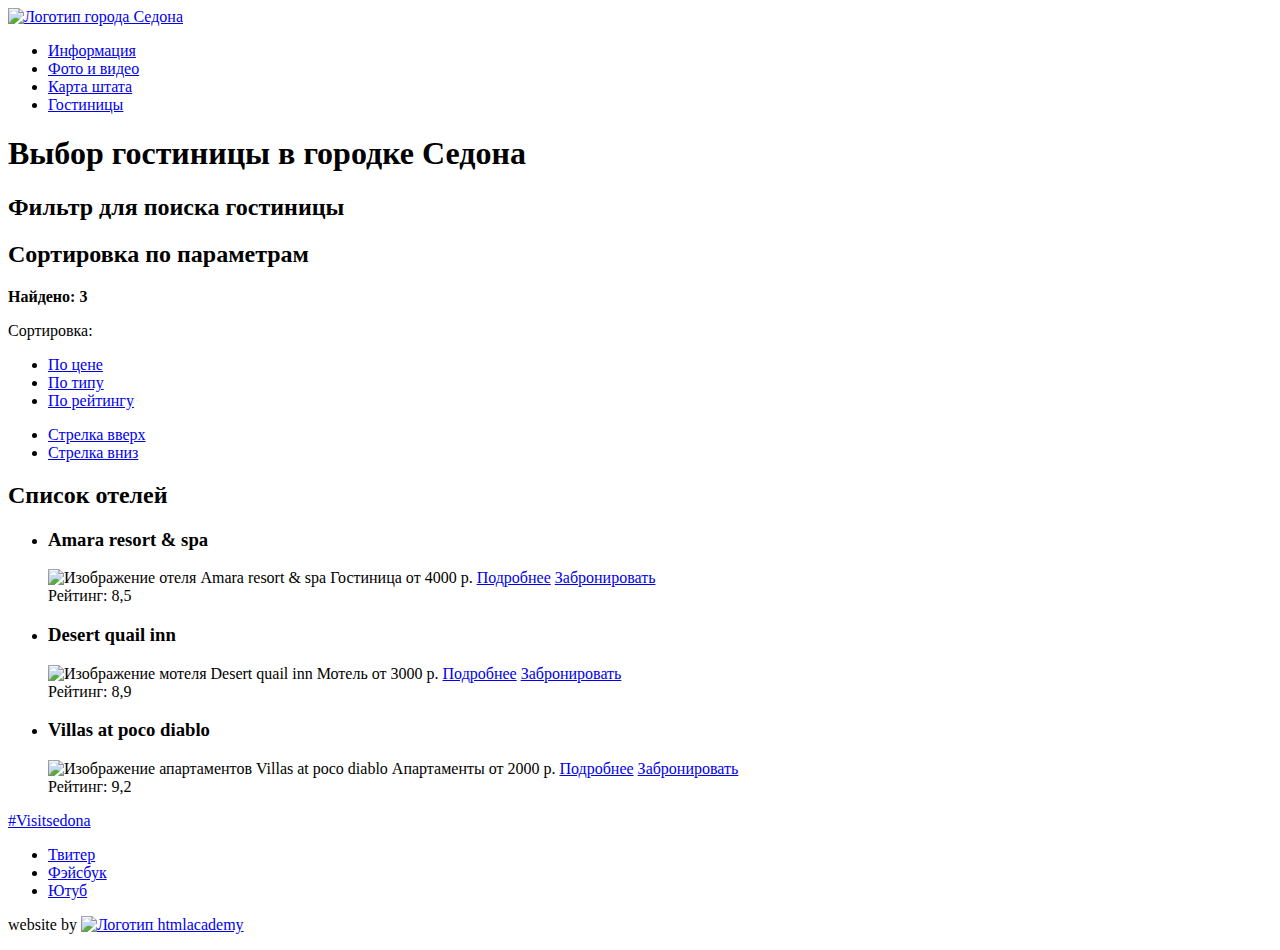
==== catalog.html @ b7492acd "Разметка правки" ====
<!DOCTYPE html>
<html lang="ru">
	<head>
		<meta charset="utf-8">
		<title>Отели города Седона</title>
	</head>

	<body>
		<header class="main-header">
			<nav class="main-navigation">
				<a class="main-header-logo" href="index.html">
					<img src="img/index-logo.svg" width="" height="" alt="Логотип города Седона">
				</a>
				<ul class="site-navigation">
					<li><a href="info.html">Информация</a></li>
					<li><a href="media.html">Фото и видео</a></li>
					<li><a href="map.html">Карта штата</a></li>
					<li><a href="hotels.html">Гостиницы</a></li>
				</ul>
			</nav>
		</header>

		<main class="container">
			<h1 class="visually-hidden">Выбор гостиницы в городке Седона</h1>
			
			<section class="filters">
				<!-- Здесь будет фильтр-форма подбора гостиницы -->
				<h2 class="visually-hidden">Фильтр для поиска гостиницы</h2>
			</section>

			<section class="sort">
				<h2 class="visually-hidden">Сортировка по параметрам</h2>
				<b class="sort-resalt">Найдено: 3</b>
				<p class="sort-title">Сортировка:</p>
				<ul class="sort-list">
					<li class="sort-item">
						<a class="sort-link sort-link-active" href="#">По цене</a>
					</li>
					<li class="sort-item">
						<a class="sort-link" href="#">По типу</a>
					</li>
					<li class="sort-item">
						<a class="sort-link" href="#">По рейтингу</a>
					</li>
				</ul>
				<ul class="sort-list-arrow">
					<li class="sort-item-arrow">
						<a class="sort-arrow-up" href="#">Стрелка вверх</a>
					</li>
					<li class="sort-item-arrow">
						<a class="sort-arrow-down sort-arrow-active" href="#">Стрелка вниз</a>
					</li>
				</ul>
			</section>

			<section class="catalog-hotels">
				<h2 class="visually-hidden">Список отелей</h2>
				<ul class="hotels-list">
					<li class="hotels-item">
						<div class="hotels-row-left">
							<h3 class="hotels-title">Amara resort & spa</h3>
							<img src="img/amara.jpg" width="" height="" alt="Изображение отеля Amara resort & spa">
							<span class="hotels-type">Гостиница</span>
							<span class="hotels-cost">от 4000 р.</span>
							<a class="button hotels-detail" href="#">Подробнее</a>
							<a class="button hotels-booking" href="#">Забронировать</a>
						</div>
						<div class="hotels-row-right">
							<span class="hotels-stars"></span>
							<span class="hotels-rating">Рейтинг: 8,5</span>
						</div>
					</li>
					<li class="hotels-item">
						<div class="hotels-row-left">
							<h3 class="hotels-title">Desert quail inn</h3>
							<img src="img/Desert.jpg" width="" height="" alt="Изображение мотеля Desert quail inn">
							<span class="hotels-type">Мотель</span>
							<span class="hotels-cost">от 3000 р.</span>
							<a class="button hotels-detail" href="#">Подробнее</a>
							<a class="button hotels-booking" href="#">Забронировать</a>
						</div>
						<div class="hotels-row-right">
							<span class="hotels-stars"></span>
							<span class="hotels-rating">Рейтинг: 8,9</span>
						</div>
					</li>
					<li class="hotels-item">
						<div class="hotels-row-left">
							<h3 class="hotels-title">Villas at poco diablo</h3>
							<img src="img/amara.jpg" width="" height="" alt="Изображение апартаментов Villas at poco diablo">
							<span class="hotels-type">Апартаменты</span>
							<span class="hotels-cost">от 2000 р.</span>
							<a class="button hotels-detail" href="#">Подробнее</a>
							<a class="button hotels-booking" href="#">Забронировать</a>
						</div>
						<div class="hotels-row-right">
							<span class="hotels-stars"></span>
							<span class="hotels-rating">Рейтинг: 9,2</span>
						</div>
					</li>
				</ul>
			</section>
		</main>

		<footer class="main-footer">
  			<a class="hashtag" href="#">#Visitsedona</a>
  			<ul class="social-list">
  				<li><a class="social-button" href="#">Твитер</a></li>
  				<li><a class="social-button" href="#">Фэйсбук</a></li>
  				<li><a class="social-button" href="#">Ютуб</a></li>
  			</ul>
  			<p class="copyright">
  				<span>website by</span>
  				<a class="copyright-link" href="https://htmlacademy.ru/intensive/htmlcss">
  					<img src="img/logo-htmlacademy.png" width="" height="" alt="Логотип htmlacademy">
  				</a>
        	</p>
  		</footer>
	</body>
</html>
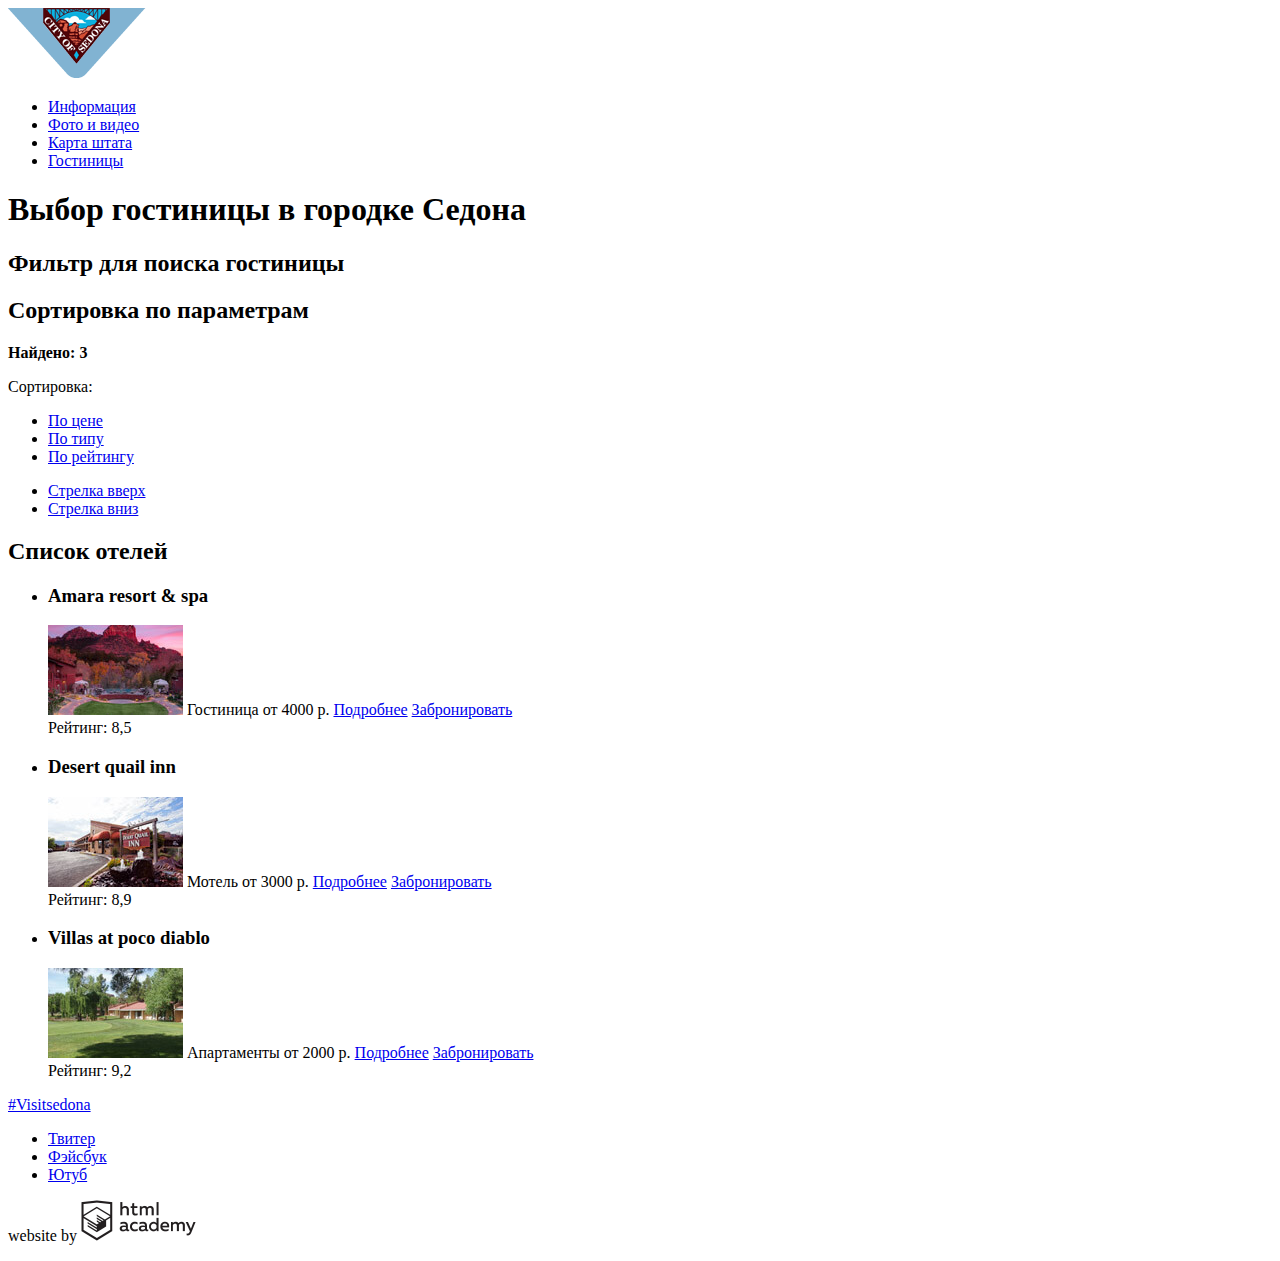
==== commit 679ea7aa: "Графика" ====
--- a/catalog.html
+++ b/catalog.html
@@ -9,7 +9,7 @@
 		<header class="main-header">
 			<nav class="main-navigation">
 				<a class="main-header-logo" href="index.html">
-					<img src="img/index-logo.svg" width="" height="" alt="Логотип города Седона">
+					<img src="img/index-logo.png" width="138" height="70" alt="Логотип города Седона">
 				</a>
 				<ul class="site-navigation">
 					<li><a href="info.html">Информация</a></li>
@@ -59,7 +59,7 @@
 					<li class="hotels-item">
 						<div class="hotels-row-left">
 							<h3 class="hotels-title">Amara resort & spa</h3>
-							<img src="img/amara.jpg" width="" height="" alt="Изображение отеля Amara resort & spa">
+							<img src="img/amara-resort.jpg" width="135" height="90" alt="Изображение отеля Amara resort & spa">
 							<span class="hotels-type">Гостиница</span>
 							<span class="hotels-cost">от 4000 р.</span>
 							<a class="button hotels-detail" href="#">Подробнее</a>
@@ -73,7 +73,7 @@
 					<li class="hotels-item">
 						<div class="hotels-row-left">
 							<h3 class="hotels-title">Desert quail inn</h3>
-							<img src="img/Desert.jpg" width="" height="" alt="Изображение мотеля Desert quail inn">
+							<img src="img/desert-quail.jpg" width="135" height="90" alt="Изображение мотеля Desert quail inn">
 							<span class="hotels-type">Мотель</span>
 							<span class="hotels-cost">от 3000 р.</span>
 							<a class="button hotels-detail" href="#">Подробнее</a>
@@ -87,7 +87,7 @@
 					<li class="hotels-item">
 						<div class="hotels-row-left">
 							<h3 class="hotels-title">Villas at poco diablo</h3>
-							<img src="img/amara.jpg" width="" height="" alt="Изображение апартаментов Villas at poco diablo">
+							<img src="img/villas-at-poco.jpg" width="135" height="90" alt="Изображение апартаментов Villas at poco diablo">
 							<span class="hotels-type">Апартаменты</span>
 							<span class="hotels-cost">от 2000 р.</span>
 							<a class="button hotels-detail" href="#">Подробнее</a>
@@ -112,7 +112,7 @@
   			<p class="copyright">
   				<span>website by</span>
   				<a class="copyright-link" href="https://htmlacademy.ru/intensive/htmlcss">
-  					<img src="img/logo-htmlacademy.png" width="" height="" alt="Логотип htmlacademy">
+  					<img src="img/logo-htmlacademy.png" width="115" height="41" alt="Логотип htmlacademy">
   				</a>
         	</p>
   		</footer>
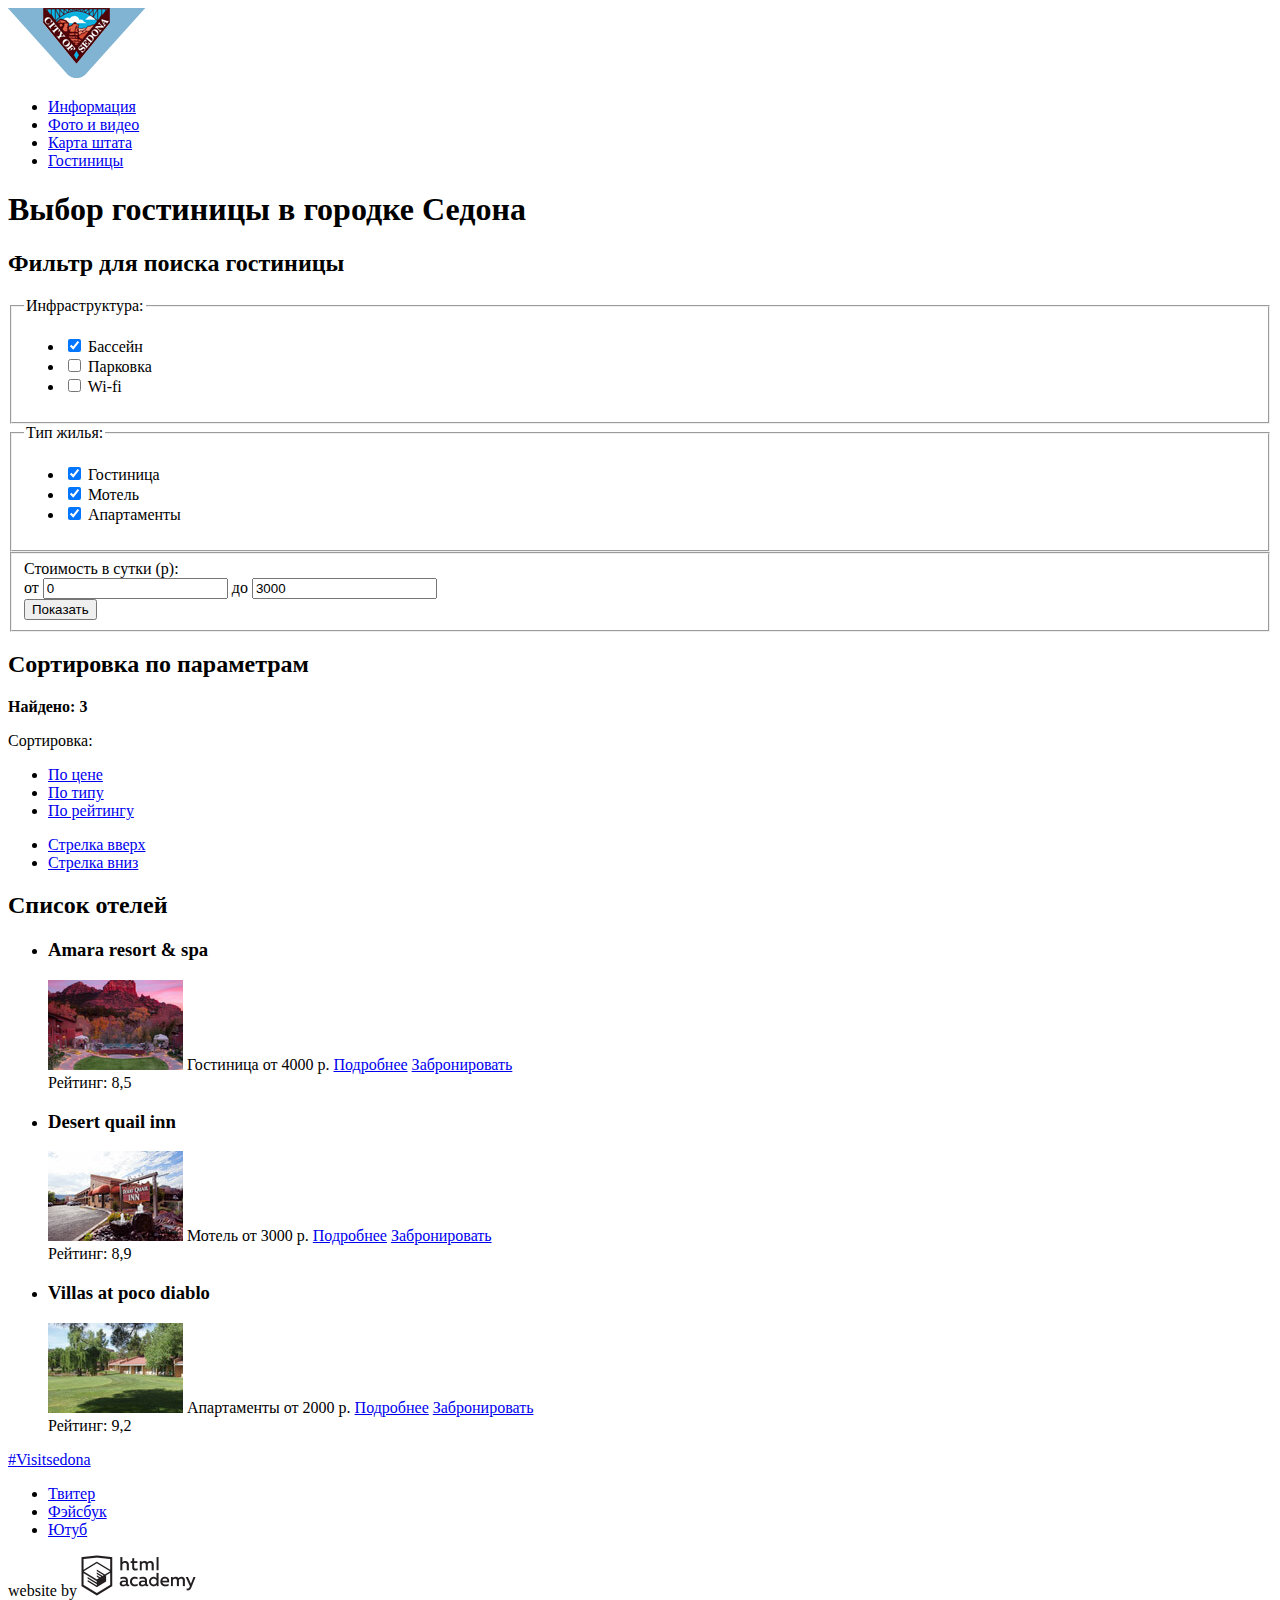
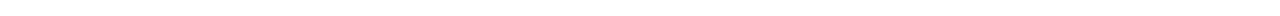
==== commit 5fbe2563: "Доступность и формы" ====
--- a/catalog.html
+++ b/catalog.html
@@ -24,8 +24,64 @@
 			<h1 class="visually-hidden">Выбор гостиницы в городке Седона</h1>
 			
 			<section class="filters">
-				<!-- Здесь будет фильтр-форма подбора гостиницы -->
 				<h2 class="visually-hidden">Фильтр для поиска гостиницы</h2>
+				<form class="filter" action="https://echo.htmlacademy.ru" method="get">
+					<fieldset>
+						<legend>Инфраструктура:</legend>
+						<ul class="filter-list">
+							<li class="filter-option">
+								<input class="visually-hidden filter-checkbox" id="filter-pool" type="checkbox" name="pool" value="бассейн" checked>
+								<label for="filter-pool">Бассейн</label>
+							</li>
+							<li class="filter-option">
+								<input class="visually-hidden filter-checkbox" id="filter-parking" type="checkbox" name="parking" value="парковка">
+								<label for="filter-parking">Парковка</label>
+							</li>
+							<li class="filter-option">
+								<input class="visually-hidden filter-checkbox" id="filter-wi-fi" type="checkbox" name="Wi-fi" value="Wi-fi">
+								<label for="filter-wi-fi">Wi-fi</label>
+							</li>
+						</ul>
+					</fieldset>
+					<fieldset>
+						<legend>Тип жилья:</legend>
+						<ul class="filter-list">
+							<li class="filter-option">
+								<input class="visually-hidden filter-checkbox" id="filter-hotel" type="checkbox" name="hotel" value="гостиница" checked>
+								<label for="filter-hotel">Гостиница</label>
+							</li>
+							<li class="filter-option">
+								<input class="visually-hidden filter-checkbox" id="filter-motel" type="checkbox" name="motel" value="мотель" checked>
+								<label for="filter-motel">Мотель</label>
+							</li>
+							<li class="filter-option">
+								<input class="visually-hidden filter-checkbox" id="filter-apartment" type="checkbox" name="apartment" value="Апартаменты" checked>
+								<label for="filter-apartment">Апартаменты</label>
+							</li>
+						</ul>
+					</fieldset>
+					<fieldset>
+						<div class="filter-range">
+							<div class="filter-range-title">Стоимость в сутки (р):</div>
+							<div class="price-controls">
+								<label class="min-price">от
+									<input type="text" name="min-price" value="0">
+								</label>
+								<label class="max-price">до
+									<input type="text" name="max-price" value="3000">
+								</label>
+							</div>
+							<div class="range-controls">
+								<div class="scale">
+									<div class="bar"></div>
+								</div>
+								<div class="range-toggle range-toggle-min"></div>
+								<div class="range-toggle range-toggle-max"></div>
+							</div>
+							<button class="button filter-button" type="submit">Показать</button>
+						</div>
+					</fieldset>
+				</form>
 			</section>
 
 			<section class="sort">
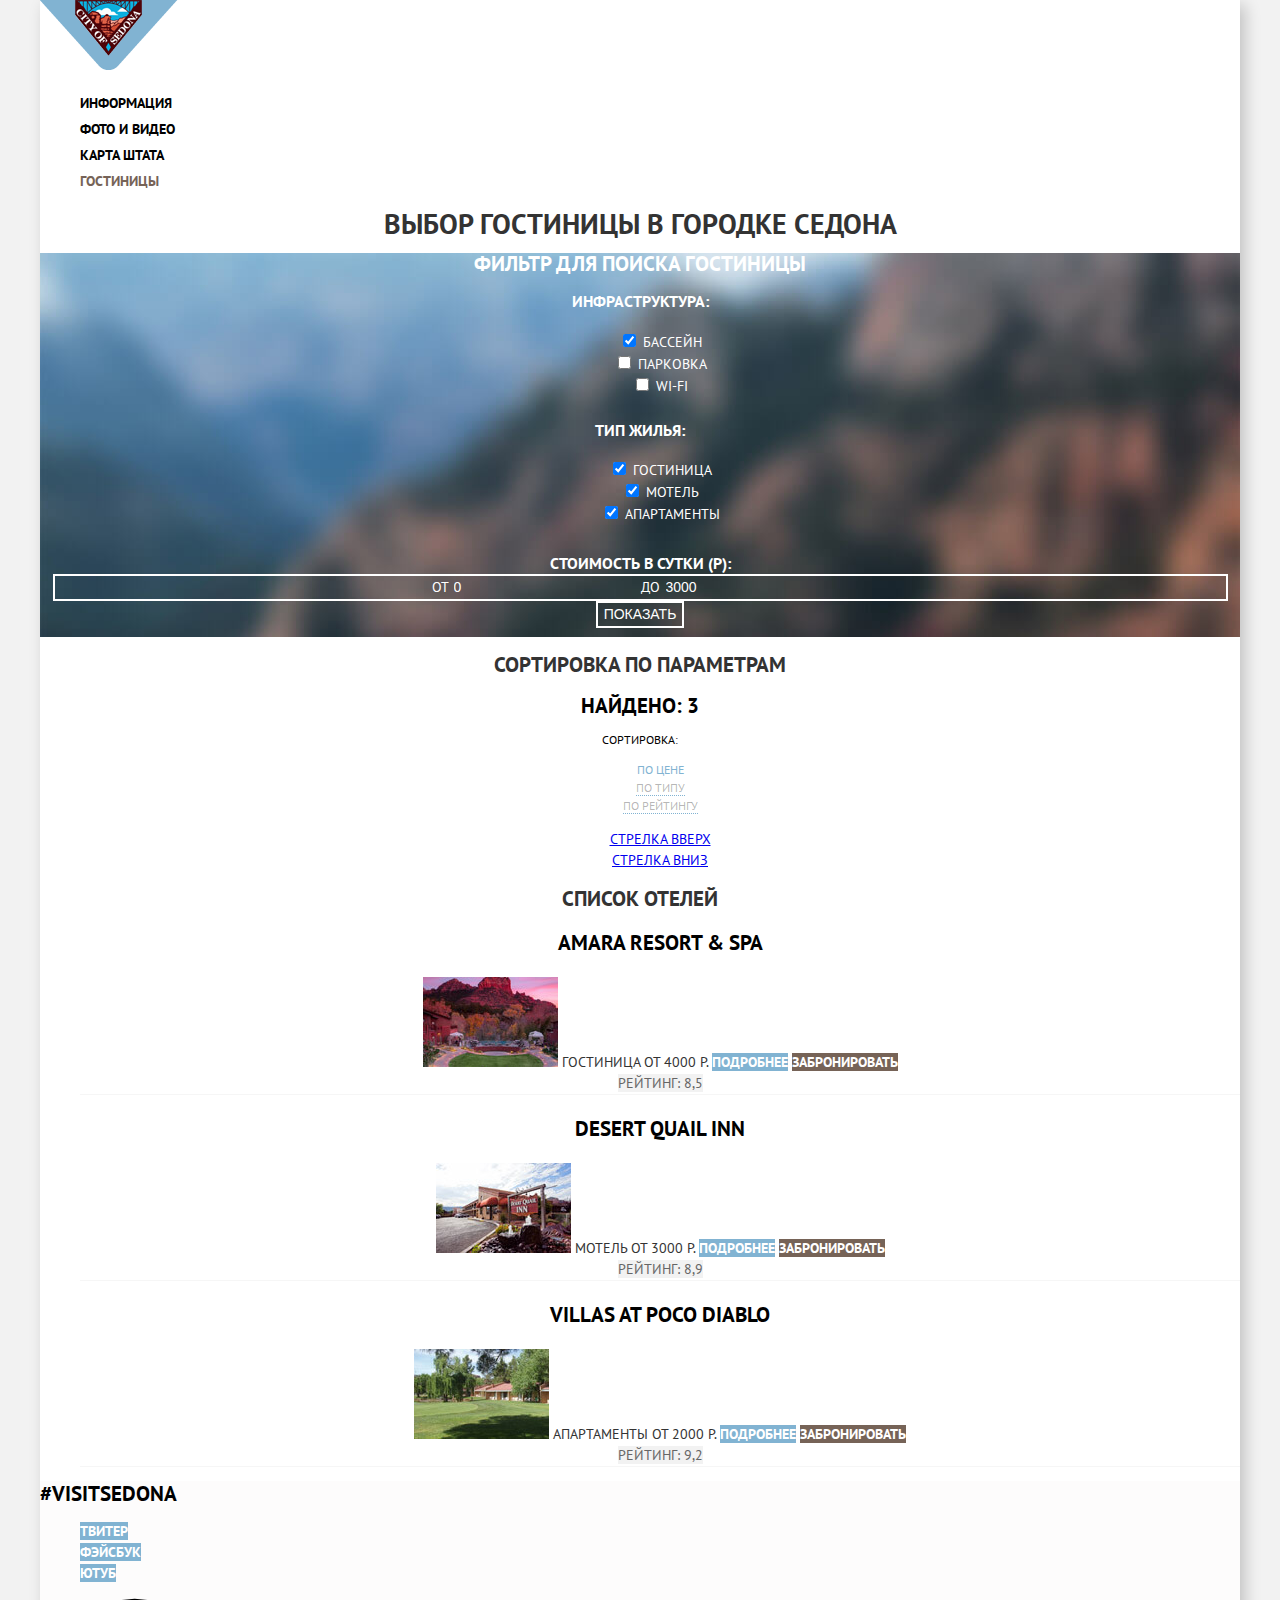
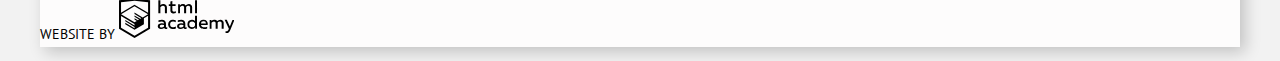
==== commit 39a1b876: "Первая стилизация" ====
--- a/catalog.html
+++ b/catalog.html
@@ -3,174 +3,179 @@
 	<head>
 		<meta charset="utf-8">
 		<title>Отели города Седона</title>
+		<link href="https://fonts.googleapis.com/css?family=PT+Sans:400,700" rel="stylesheet">
+      <link href="css/normalize.css" rel="stylesheet">
+      <link href="css/style.css" rel="stylesheet">
 	</head>
 
 	<body>
-		<header class="main-header">
-			<nav class="main-navigation">
-				<a class="main-header-logo" href="index.html">
-					<img src="img/index-logo.png" width="138" height="70" alt="Логотип города Седона">
-				</a>
-				<ul class="site-navigation">
-					<li><a href="info.html">Информация</a></li>
-					<li><a href="media.html">Фото и видео</a></li>
-					<li><a href="map.html">Карта штата</a></li>
-					<li><a href="hotels.html">Гостиницы</a></li>
-				</ul>
-			</nav>
-		</header>
+		<div class="wrapper">
+			<header class="main-header">
+				<nav class="main-navigation">
+					<a class="main-header-logo" href="index.html">
+						<img src="img/index-logo.png" width="138" height="70" alt="Логотип города Седона">
+					</a>
+					<ul class="site-navigation">
+						<li><a href="info.html">Информация</a></li>
+						<li><a href="media.html">Фото и видео</a></li>
+						<li><a href="map.html">Карта штата</a></li>
+						<li><a class="site-navigation-current" href="hotels.html">Гостиницы</a></li>
+					</ul>
+				</nav>
+			</header>
 
-		<main class="container">
-			<h1 class="visually-hidden">Выбор гостиницы в городке Седона</h1>
-			
-			<section class="filters">
-				<h2 class="visually-hidden">Фильтр для поиска гостиницы</h2>
-				<form class="filter" action="https://echo.htmlacademy.ru" method="get">
-					<fieldset>
-						<legend>Инфраструктура:</legend>
-						<ul class="filter-list">
-							<li class="filter-option">
-								<input class="visually-hidden filter-checkbox" id="filter-pool" type="checkbox" name="pool" value="бассейн" checked>
-								<label for="filter-pool">Бассейн</label>
-							</li>
-							<li class="filter-option">
-								<input class="visually-hidden filter-checkbox" id="filter-parking" type="checkbox" name="parking" value="парковка">
-								<label for="filter-parking">Парковка</label>
-							</li>
-							<li class="filter-option">
-								<input class="visually-hidden filter-checkbox" id="filter-wi-fi" type="checkbox" name="Wi-fi" value="Wi-fi">
-								<label for="filter-wi-fi">Wi-fi</label>
-							</li>
-						</ul>
-					</fieldset>
-					<fieldset>
-						<legend>Тип жилья:</legend>
-						<ul class="filter-list">
-							<li class="filter-option">
-								<input class="visually-hidden filter-checkbox" id="filter-hotel" type="checkbox" name="hotel" value="гостиница" checked>
-								<label for="filter-hotel">Гостиница</label>
-							</li>
-							<li class="filter-option">
-								<input class="visually-hidden filter-checkbox" id="filter-motel" type="checkbox" name="motel" value="мотель" checked>
-								<label for="filter-motel">Мотель</label>
-							</li>
-							<li class="filter-option">
-								<input class="visually-hidden filter-checkbox" id="filter-apartment" type="checkbox" name="apartment" value="Апартаменты" checked>
-								<label for="filter-apartment">Апартаменты</label>
-							</li>
-						</ul>
-					</fieldset>
-					<fieldset>
-						<div class="filter-range">
-							<div class="filter-range-title">Стоимость в сутки (р):</div>
-							<div class="price-controls">
-								<label class="min-price">от
-									<input type="text" name="min-price" value="0">
-								</label>
-								<label class="max-price">до
-									<input type="text" name="max-price" value="3000">
-								</label>
+			<main class="container">
+				<h1 class="visually-hidden">Выбор гостиницы в городке Седона</h1>
+				
+				<section class="filters">
+					<h2 class="visually-hidden">Фильтр для поиска гостиницы</h2>
+					<form class="filter" action="https://echo.htmlacademy.ru" method="get">
+						<fieldset>
+							<legend>Инфраструктура:</legend>
+							<ul class="filter-list">
+								<li class="filter-option">
+									<input class="visually-hidden filter-checkbox" id="filter-pool" type="checkbox" name="pool" value="бассейн" checked>
+									<label for="filter-pool">Бассейн</label>
+								</li>
+								<li class="filter-option">
+									<input class="visually-hidden filter-checkbox" id="filter-parking" type="checkbox" name="parking" value="парковка">
+									<label for="filter-parking">Парковка</label>
+								</li>
+								<li class="filter-option">
+									<input class="visually-hidden filter-checkbox" id="filter-wi-fi" type="checkbox" name="Wi-fi" value="Wi-fi">
+									<label for="filter-wi-fi">Wi-fi</label>
+								</li>
+							</ul>
+						</fieldset>
+						<fieldset>
+							<legend>Тип жилья:</legend>
+							<ul class="filter-list">
+								<li class="filter-option">
+									<input class="visually-hidden filter-checkbox" id="filter-hotel" type="checkbox" name="hotel" value="гостиница" checked>
+									<label for="filter-hotel">Гостиница</label>
+								</li>
+								<li class="filter-option">
+									<input class="visually-hidden filter-checkbox" id="filter-motel" type="checkbox" name="motel" value="мотель" checked>
+									<label for="filter-motel">Мотель</label>
+								</li>
+								<li class="filter-option">
+									<input class="visually-hidden filter-checkbox" id="filter-apartment" type="checkbox" name="apartment" value="Апартаменты" checked>
+									<label for="filter-apartment">Апартаменты</label>
+								</li>
+							</ul>
+						</fieldset>
+						<fieldset>
+							<div class="filter-range">
+								<div class="filter-range-title">Стоимость в сутки (р):</div>
+								<div class="price-controls">
+									<label class="min-price">от
+										<input type="text" name="min-price" value="0">
+									</label>
+									<label class="max-price">до
+										<input type="text" name="max-price" value="3000">
+									</label>
+								</div>
+								<div class="range-controls">
+									<div class="scale">
+										<div class="bar"></div>
+									</div>
+									<div class="range-toggle range-toggle-min"></div>
+									<div class="range-toggle range-toggle-max"></div>
+								</div>
+								<button class="button filter-button" type="submit">Показать</button>
 							</div>
-							<div class="range-controls">
-								<div class="scale">
-									<div class="bar"></div>
-								</div>
-								<div class="range-toggle range-toggle-min"></div>
-								<div class="range-toggle range-toggle-max"></div>
+						</fieldset>
+					</form>
+				</section>
+
+				<section class="sort">
+					<h2 class="visually-hidden">Сортировка по параметрам</h2>
+					<b class="sort-resalt">Найдено: 3</b>
+					<p class="sort-title">Сортировка:</p>
+					<ul class="sort-list">
+						<li class="sort-item">
+							<a class="sort-link sort-link-active" href="#">По цене</a>
+						</li>
+						<li class="sort-item">
+							<a class="sort-link" href="#">По типу</a>
+						</li>
+						<li class="sort-item">
+							<a class="sort-link" href="#">По рейтингу</a>
+						</li>
+					</ul>
+					<ul class="sort-list-arrow">
+						<li class="sort-item-arrow">
+							<a class="sort-arrow-up" href="#">Стрелка вверх</a>
+						</li>
+						<li class="sort-item-arrow">
+							<a class="sort-arrow-down sort-arrow-active" href="#">Стрелка вниз</a>
+						</li>
+					</ul>
+				</section>
+
+				<section class="catalog-hotels">
+					<h2 class="visually-hidden">Список отелей</h2>
+					<ul class="hotels-list">
+						<li class="hotels-item">
+							<div class="hotels-row-left">
+								<h3 class="hotels-title">Amara resort & spa</h3>
+								<img src="img/amara-resort.jpg" width="135" height="90" alt="Изображение отеля Amara resort & spa">
+								<span class="hotels-type">Гостиница</span>
+								<span class="hotels-cost">от 4000 р.</span>
+								<a class="button  button-blue hotels-detail" href="#">Подробнее</a>
+								<a class="button button-brown hotels-booking" href="#">Забронировать</a>
 							</div>
-							<button class="button filter-button" type="submit">Показать</button>
-						</div>
-					</fieldset>
-				</form>
-			</section>
+							<div class="hotels-row-right">
+								<span class="hotels-stars"></span>
+								<span class="hotels-rating">Рейтинг: 8,5</span>
+							</div>
+						</li>
+						<li class="hotels-item">
+							<div class="hotels-row-left">
+								<h3 class="hotels-title">Desert quail inn</h3>
+								<img src="img/desert-quail.jpg" width="135" height="90" alt="Изображение мотеля Desert quail inn">
+								<span class="hotels-type">Мотель</span>
+								<span class="hotels-cost">от 3000 р.</span>
+								<a class="button button-blue  hotels-detail" href="#">Подробнее</a>
+								<a class="button button-brown hotels-booking" href="#">Забронировать</a>
+							</div>
+							<div class="hotels-row-right">
+								<span class="hotels-stars"></span>
+								<span class="hotels-rating">Рейтинг: 8,9</span>
+							</div>
+						</li>
+						<li class="hotels-item">
+							<div class="hotels-row-left">
+								<h3 class="hotels-title">Villas at poco diablo</h3>
+								<img src="img/villas-at-poco.jpg" width="135" height="90" alt="Изображение апартаментов Villas at poco diablo">
+								<span class="hotels-type">Апартаменты</span>
+								<span class="hotels-cost">от 2000 р.</span>
+								<a class="button button-blue  hotels-detail" href="#">Подробнее</a>
+								<a class="button button-brown hotels-booking" href="#">Забронировать</a>
+							</div>
+							<div class="hotels-row-right">
+								<span class="hotels-stars"></span>
+								<span class="hotels-rating">Рейтинг: 9,2</span>
+							</div>
+						</li>
+					</ul>
+				</section>
+			</main>
 
-			<section class="sort">
-				<h2 class="visually-hidden">Сортировка по параметрам</h2>
-				<b class="sort-resalt">Найдено: 3</b>
-				<p class="sort-title">Сортировка:</p>
-				<ul class="sort-list">
-					<li class="sort-item">
-						<a class="sort-link sort-link-active" href="#">По цене</a>
-					</li>
-					<li class="sort-item">
-						<a class="sort-link" href="#">По типу</a>
-					</li>
-					<li class="sort-item">
-						<a class="sort-link" href="#">По рейтингу</a>
-					</li>
-				</ul>
-				<ul class="sort-list-arrow">
-					<li class="sort-item-arrow">
-						<a class="sort-arrow-up" href="#">Стрелка вверх</a>
-					</li>
-					<li class="sort-item-arrow">
-						<a class="sort-arrow-down sort-arrow-active" href="#">Стрелка вниз</a>
-					</li>
-				</ul>
-			</section>
-
-			<section class="catalog-hotels">
-				<h2 class="visually-hidden">Список отелей</h2>
-				<ul class="hotels-list">
-					<li class="hotels-item">
-						<div class="hotels-row-left">
-							<h3 class="hotels-title">Amara resort & spa</h3>
-							<img src="img/amara-resort.jpg" width="135" height="90" alt="Изображение отеля Amara resort & spa">
-							<span class="hotels-type">Гостиница</span>
-							<span class="hotels-cost">от 4000 р.</span>
-							<a class="button hotels-detail" href="#">Подробнее</a>
-							<a class="button hotels-booking" href="#">Забронировать</a>
-						</div>
-						<div class="hotels-row-right">
-							<span class="hotels-stars"></span>
-							<span class="hotels-rating">Рейтинг: 8,5</span>
-						</div>
-					</li>
-					<li class="hotels-item">
-						<div class="hotels-row-left">
-							<h3 class="hotels-title">Desert quail inn</h3>
-							<img src="img/desert-quail.jpg" width="135" height="90" alt="Изображение мотеля Desert quail inn">
-							<span class="hotels-type">Мотель</span>
-							<span class="hotels-cost">от 3000 р.</span>
-							<a class="button hotels-detail" href="#">Подробнее</a>
-							<a class="button hotels-booking" href="#">Забронировать</a>
-						</div>
-						<div class="hotels-row-right">
-							<span class="hotels-stars"></span>
-							<span class="hotels-rating">Рейтинг: 8,9</span>
-						</div>
-					</li>
-					<li class="hotels-item">
-						<div class="hotels-row-left">
-							<h3 class="hotels-title">Villas at poco diablo</h3>
-							<img src="img/villas-at-poco.jpg" width="135" height="90" alt="Изображение апартаментов Villas at poco diablo">
-							<span class="hotels-type">Апартаменты</span>
-							<span class="hotels-cost">от 2000 р.</span>
-							<a class="button hotels-detail" href="#">Подробнее</a>
-							<a class="button hotels-booking" href="#">Забронировать</a>
-						</div>
-						<div class="hotels-row-right">
-							<span class="hotels-stars"></span>
-							<span class="hotels-rating">Рейтинг: 9,2</span>
-						</div>
-					</li>
-				</ul>
-			</section>
-		</main>
-
-		<footer class="main-footer">
-  			<a class="hashtag" href="#">#Visitsedona</a>
-  			<ul class="social-list">
-  				<li><a class="social-button" href="#">Твитер</a></li>
-  				<li><a class="social-button" href="#">Фэйсбук</a></li>
-  				<li><a class="social-button" href="#">Ютуб</a></li>
-  			</ul>
-  			<p class="copyright">
-  				<span>website by</span>
-  				<a class="copyright-link" href="https://htmlacademy.ru/intensive/htmlcss">
-  					<img src="img/logo-htmlacademy.png" width="115" height="41" alt="Логотип htmlacademy">
-  				</a>
-        	</p>
-  		</footer>
+			<footer class="main-footer">
+	  			<a class="hashtag" href="#">#Visitsedona</a>
+	  			<ul class="social-list">
+	  				<li><a class="button button-blue  social-button" href="#">Твитер</a></li>
+	  				<li><a class="button button-blue  social-button" href="#">Фэйсбук</a></li>
+	  				<li><a class="button button-blue  social-button" href="#">Ютуб</a></li>
+	  			</ul>
+	  			<p class="copyright">
+    				<span>website by</span>
+    				<a class="copyright-link" href="https://htmlacademy.ru/intensive/htmlcss">
+    					<svg data-name="Layer 1" xmlns="http://www.w3.org/2000/svg" width="115" height="41" viewBox="0 0 113 39"><path d="M46.84 28.22a2.07 2.07 0 0 0 .58-.11v1.4a3.41 3.41 0 0 1-1.24.22 1.75 1.75 0 0 1-1.75-1 5.08 5.08 0 0 1-3.3 1.13c-1.59 0-3.06-.87-3.06-2.68 0-2.24 2.08-2.93 3.9-2.93a11.63 11.63 0 0 1 2.28.26v-.31c0-1.09-.8-1.86-2.3-1.86a7.79 7.79 0 0 0-3.15.67v-1.79a10.72 10.72 0 0 1 3.35-.58c2.48 0 4 1.18 4 3.83v3.14a.57.57 0 0 0 .69.61zm-6.76-1.19a1.42 1.42 0 0 0 1.64 1.29 3.56 3.56 0 0 0 2.53-1v-1.51a10.21 10.21 0 0 0-1.9-.22c-1.1.01-2.27.35-2.27 1.45zM53.06 20.62a5.29 5.29 0 0 1 2.7.67v1.79a4.28 4.28 0 0 0-2.42-.73 2.89 2.89 0 1 0 0 5.76 5.26 5.26 0 0 0 2.55-.67v1.8a6.58 6.58 0 0 1-2.9.6 4.42 4.42 0 0 1-4.72-4.54 4.54 4.54 0 0 1 4.79-4.68zM65.84 28.22a2.07 2.07 0 0 0 .58-.11v1.4a3.41 3.41 0 0 1-1.24.22 1.75 1.75 0 0 1-1.75-1 5.08 5.08 0 0 1-3.3 1.13c-1.59 0-3.06-.87-3.06-2.68 0-2.24 2.08-2.93 3.9-2.93a11.63 11.63 0 0 1 2.28.26v-.31c0-1.09-.8-1.86-2.3-1.86a7.79 7.79 0 0 0-3.15.67v-1.79a10.72 10.72 0 0 1 3.35-.58c2.48 0 4 1.18 4 3.83v3.14a.57.57 0 0 0 .69.61zm-6.76-1.19a1.42 1.42 0 0 0 1.64 1.29 3.56 3.56 0 0 0 2.53-1v-1.51a10.21 10.21 0 0 0-1.9-.22c-1.11.01-2.27.35-2.27 1.45zM76.67 16.85v12.76h-1.76v-1.39a4.07 4.07 0 0 1-3.35 1.62 4.62 4.62 0 0 1 0-9.22 4 4 0 0 1 3.15 1.37v-5.14h2zm-4.76 5.48a2.9 2.9 0 0 0 0 5.8 3 3 0 0 0 2.79-1.84v-2.13a3.06 3.06 0 0 0-2.79-1.83zM82.99 20.62c3.48 0 4.68 2.81 4.12 5.34h-6.58c.22 1.57 1.75 2.22 3.35 2.22a6.41 6.41 0 0 0 2.77-.62v1.68a7.5 7.5 0 0 1-3.14.6c-2.68 0-5-1.53-5-4.61a4.39 4.39 0 0 1 4.48-4.61zm.09 1.62a2.39 2.39 0 0 0-2.57 2.26h4.85a2.06 2.06 0 0 0-2.28-2.26zM89.1 29.61v-8.75h1.73v1.09a4 4 0 0 1 2.92-1.33 3 3 0 0 1 2.73 1.4 4.33 4.33 0 0 1 3.06-1.4 3.21 3.21 0 0 1 3.32 3.52v5.47h-2V24.2a1.67 1.67 0 0 0-1.73-1.84 2.94 2.94 0 0 0-2.17 1.18V29.61h-2V24.2a1.67 1.67 0 0 0-1.73-1.84 3.11 3.11 0 0 0-2.32 1.35v5.91h-2zM111.47 20.86h2l-4.1 9.93c-.95 2.28-2.19 3-3.52 3a5 5 0 0 1-1.15-.15v-1.66a3 3 0 0 0 .89.13c.95 0 1.66-.67 2.17-2l.18-.44-4.16-8.82h2.13l3 6.6zM40.66 1.53v5a4 4 0 0 1 2.83-1.2A3.41 3.41 0 0 1 47.1 8.9v5.41h-2V9.15a1.9 1.9 0 0 0-2-2.1 3.08 3.08 0 0 0-2.44 1.46v5.8h-2V1.53h2zM52.43 2.42v3.12h3.17v1.71h-3.17v4c0 1.15.53 1.53 1.66 1.53a4.71 4.71 0 0 0 1.77-.35v1.68a7.14 7.14 0 0 1-2.35.38 2.68 2.68 0 0 1-3-2.88V7.23h-1.6V5.52h1.57V2.88zM58.1 14.29V5.54h1.73v1.09a4 4 0 0 1 2.92-1.33 3 3 0 0 1 2.73 1.4 4.33 4.33 0 0 1 3.06-1.4 3.21 3.21 0 0 1 3.32 3.52v5.47h-2V8.88a1.67 1.67 0 0 0-1.73-1.84 2.94 2.94 0 0 0-2.17 1.18V14.29h-2V8.88a1.67 1.67 0 0 0-1.73-1.84 3.11 3.11 0 0 0-2.32 1.35v5.91h-2zM74.72 1.52h1.95v12.76h-1.95zM15.44.02h-.16L0 1.62v28l15.28 9.09 15.28-9.09v-28zm13.12 28.45l-13.28 7.9L2 28.47V16.99l13.22 7.87v1.43l-9.07-5.4v1.38l9.11 5.47v1.46l-9.1-5.42v1.38l9.11 5.47 9.19-5.5V19.22l4.1-2.45v11.67zm0-13.16l-3.65 2.14-1.68 1-8-4.76v1.38l6.84 4.07h-.06l-.15.09-1 .57-5.64-3.36v1.38l4.45 2.65-1.05.7-3.36-2v1.38l2.21 1.3-2.25 1.35-13.16-7.82 13.17-7.92zm0-1.39L15.21 6.05l-13.2 7.86V3.41l13.28-1.39 13.28 1.39v10.51z" fill="#000000"/></svg>
+    				</a>
+          </p>
+	  		</footer>
+	  	</div>
 	</body>
 </html>--- a/css/style.css
+++ b/css/style.css
@@ -0,0 +1,391 @@
+body {
+	margin: 0;
+	font-family: "PT Sans", "Arial", sans-serif;
+	font-size: 14px;
+	line-height: 21px;
+	font-weight: 400;
+	text-transform: uppercase;
+	color: #333333;
+
+	background-color: #f2f2f2;
+}
+
+.wrapper {
+	width: 1200px;
+	margin: 0 auto;
+
+	background-color: #ffffff;	
+	box-shadow: 5px 5px 15px 0px rgba(0, 1, 1, 0.2);
+}
+
+.site-navigation {
+	list-style: none;
+}
+
+.site-navigation a {
+	line-height: 26px;
+	text-decoration: none;
+	color: #000000;
+	font-weight: 700;
+}
+
+.site-navigation a:hover,
+.site-navigation a:focus {
+	color: #81b3d2;
+}
+
+.site-navigation a:active {
+	color: rgba(0, 0, 0, 0.3);
+}
+
+.site-navigation .site-navigation-current {
+	color: #766357;
+}
+
+.container {
+	text-align: center;
+}
+
+.promo .promo-text-bold {
+	font-size: 21px;
+	line-height: 26px;
+	font-weight: 700;
+	color: #000000;
+}
+
+.promo .promo-text {
+	line-height: 26px;
+	color: #333333;
+}
+
+.resons-list {
+	list-style: none;
+}
+
+.reson-item-info {
+	color: #ffffff;
+
+	background-color: #81b3d2;
+}
+
+.reson-item-title {
+	font-size: 21px;
+	font-weight: 700;
+}
+
+.reson-item-gray {
+	background-color: #eeeeee;
+}
+
+.item-title-gray {
+	color: #000000;
+}
+
+.features-list {
+	list-style: none;
+
+	background-color: #ffffff;
+}
+
+.features-title {
+	font-size: 21px;
+	color: #000000;
+}
+
+
+.search-title {
+	font-size: 30px;
+	font-weight: 700;
+	line-height: 36px;
+	color: #000000;
+}
+
+.form {
+	background-color: #ffffff;
+	box-shadow: 0 7px 15px 0 rgba(0, 1, 1, 0.15);
+}
+
+.button {
+	font-weight: 700;
+	color: #ffffff;
+	text-transform: uppercase;
+	text-decoration: none;
+
+	border: none;
+}
+
+.button:hover,
+.button:focus {
+	color: #ffffff;
+}
+
+.button:active {
+	color: rgba(255, 255, 255, 0.3);
+}
+
+.button-brown {
+	background-color: #766357;
+}
+
+.button-brown:hover,
+.button-brown:focus {
+	background-color: #604e43;
+}
+
+.button-brown:active {
+	background-color: #503e33;
+}
+
+.search-button {
+	font-size: 21px;
+	line-height: 26px;
+}
+
+.button-minus,
+.button-plus {
+	background-color: #f2f2f2;
+}
+
+.button-blue {
+	background-color: #81b3d2;
+}
+
+.button-blue:hover,
+.button-blue:focus {
+	background-color: #669ec0;
+}
+
+.button-blue::active {
+	background-color: #5496bd;
+}
+
+.hotels-search-button {
+	font-size: 21px;
+	line-height: 26px;
+}
+
+.search-option label {
+	font-size: 14px;
+	font-weight: 700;
+	line-height: 26px;
+	color: #000000;
+}
+
+.search-option input {
+	font-size: 14px;
+	font-weight: 700;
+	line-height: 26px;
+	color: #000000;
+	text-transform: uppercase;
+
+	border: none;
+	background-color: #f2f2f2;
+}
+
+.search-option input:hover {
+	background-color: #ebebeb;
+}
+
+.search-option input:focus {
+	background-color: #ffffff;
+	border: 2px solid #eeeeee;
+}
+
+/*Стили внутренней страницы*/
+
+.filters {
+	font-family: "PT Sans", "Arial", sans-serif;
+	color: #ffffff;
+
+	background-image: url("../img/filter-background.jpg");
+	background-repeat: no-repeat;
+	background-position: 0 0;
+	background-color: #83a2c1;
+}
+
+.filters fieldset {
+	border: none;
+}
+
+.filters legend,
+.filter-range-title {
+	font-size: 16px;
+	line-height: 21px;
+	font-weight: 700;
+}
+
+.filters .filter-list {
+	list-style: none;
+}
+
+.filter-option label {
+	font-size: 14px;
+	font-weight: 400;
+	line-height: 21px;
+}
+
+.price-controls {
+	border: 2px solid #ffffff;
+}
+
+.price-controls input {
+	font-size: 14px;
+	font-weight: 400;
+	line-height: 21px;
+	color: #ffffff;
+
+	background-color: transparent;
+	border: none;
+}
+
+.min-price,
+.max-price {
+	font-size: 14px;
+	font-weight: 400;
+	line-height: 21px;
+}
+
+.filter-button {
+	font-size: 14px;
+	font-weight: 400;
+	line-height: 21px;
+
+	background-color: transparent;
+	border: 2px solid #ffffff;
+}
+
+.filter-button:hover,
+.filter-button:focus {
+	color: #000000;
+	background-color: #ffffff;
+}
+
+.sort .sort-resalt {
+	font-size: 21px;
+	font-weight: 700;
+	line-height: 26px;
+	color: #000000;
+}
+
+.sort .sort-title {
+	font-size: 12px;
+	line-height: 18px;
+	color: #000000;
+}
+
+.sort .sort-list {
+	font-size: 12px;
+	line-height: 18px;
+	list-style: none;
+}
+
+.sort-link {
+	color: rgba(0, 0, 0, 0.3);
+	text-decoration: none;
+	border-bottom: 1px dotted #81b3d2;
+}
+
+.sort-link:hover,
+.sort-link:focus {
+	color: #81b3d2;
+	border-bottom: 1px dotted #81b3d2;
+}
+
+.sort-link:active {
+	color: #000000;
+	border: none;
+}
+
+.sort-link-active {
+	color: #81b3d2;
+
+	border: none;
+}
+
+.sort-list-arrow {
+	list-style: none;
+}
+
+.hotels-list {
+	list-style: none;
+}
+
+.hotels-item {
+	border-bottom: 1px solid #f6f6f6;
+}
+
+.hotels-title {
+	font-size: 21px;
+	font-weight: 700;
+	line-height: 26px;
+	color: #000000;
+}
+
+.hotels-title:hover,
+.hotels-title:focus {
+	color: #81b3d2;
+}
+
+.hotels-title:active {
+	color: rgba(0, 0, 0, 0.3);
+}
+
+
+.hotels-detail {
+	font-size: 14px;
+	font-weight: 700;
+	line-height: 21px;
+	color: #ffffff;
+	text-decoration: none;
+
+	background-color: #81b3d2;
+}
+
+.hotels-booking {
+	font-size: 14px;
+	font-weight: 700;
+	line-height: 21px;
+	color: #ffffff;
+	text-decoration: none;
+
+	background-color: #766357;
+}
+
+.hotels-rating {
+	color: #666666;
+
+	background-color: #f2f2f2;
+}
+
+/*Подвал*/
+
+.main-footer {
+	background-color: rgba(253, 252, 252, 0.9);
+}
+
+.main-footer .hashtag {
+	font-size: 21px;
+	font-weight: 700;
+	line-height: 26px;
+	color: #000000;
+	text-decoration: none;
+}
+
+.main-footer .social-list {
+	list-style: none;
+}
+
+.copyright-link:hover svg path,
+.copyright-link:focus svg path {
+	fill: #81b3d2;
+}
+
+.copyright-link:active svg path {
+	fill: #bdbbbc;
+}
+
+.copyright span {
+	color: #000000;
+	line-height: 26px;
+}
+
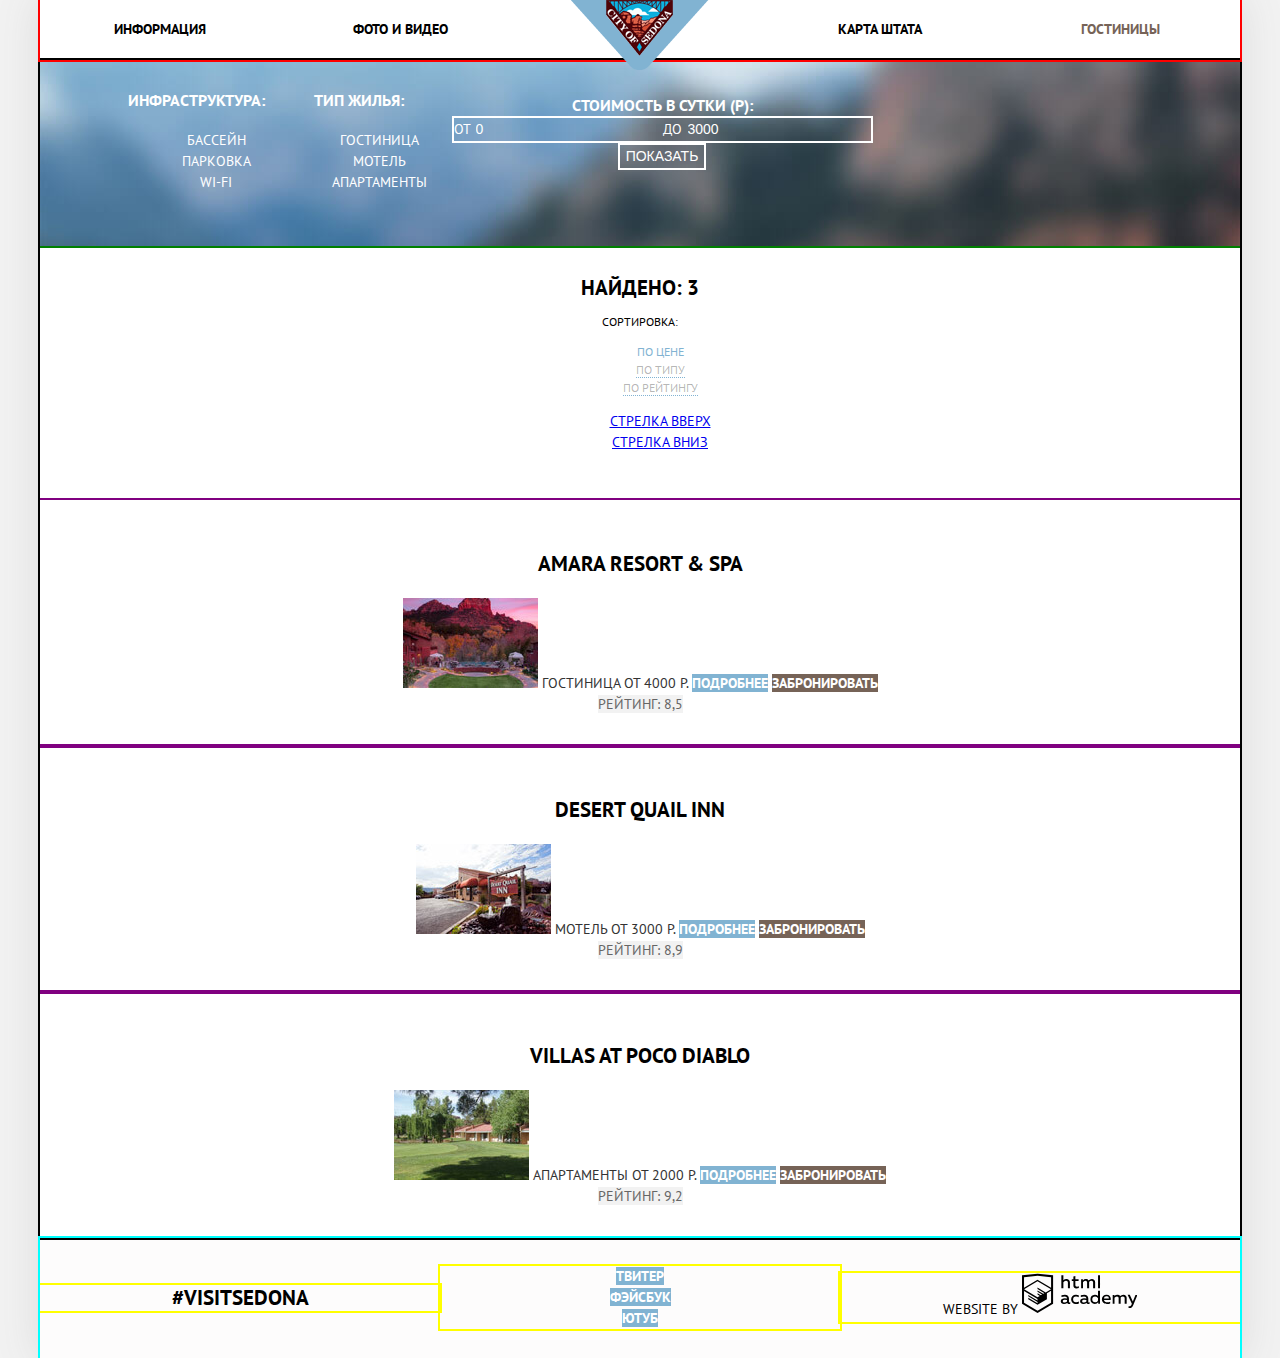
==== commit 484fb702: "Сетка" ====
--- a/catalog.html
+++ b/catalog.html
@@ -24,7 +24,7 @@
 				</nav>
 			</header>
 
-			<main class="container">
+			<main class="container inner-container">
 				<h1 class="visually-hidden">Выбор гостиницы в городке Седона</h1>
 				
 				<section class="filters">
--- a/css/style.css
+++ b/css/style.css
@@ -1,5 +1,8 @@
 body {
-	margin: 0;
+	min-width: 1280px;
+	margin: 0;
+	padding: 0;
+
 	font-family: "PT Sans", "Arial", sans-serif;
 	font-size: 14px;
 	line-height: 21px;
@@ -10,19 +13,78 @@
 	background-color: #f2f2f2;
 }
 
+img {
+	max-width: 100%;
+	height: auto;
+}
+
+.visually-hidden:not(:focus):not(:active),
+input[type="checkbox"].visually-hidden,
+input[type="radio"].visually-hidden {
+  position: absolute;
+
+  width: 1px;
+  height: 1px;
+  margin: -1px;
+  border: 0;
+  padding: 0;
+
+  white-space: nowrap;
+
+  clip-path: inset(100%);
+  clip: rect(0 0 0 0);
+  overflow: hidden;
+}
+
 .wrapper {
 	width: 1200px;
 	margin: 0 auto;
 
 	background-color: #ffffff;	
-	box-shadow: 5px 5px 15px 0px rgba(0, 1, 1, 0.2);
+	box-shadow: 0px 0px 40px 2px #dbdbdb;
+}
+
+.main-navigation {
+	display: flex;
+	position: relative;
+	min-height: 56px;
+
+	/*Временно для сетки*/
+	outline: 2px solid red;
+}
+
+.main-header-logo {
+	position: absolute;
+	left: 50%;
+	top: 0;
+	width: 138px;
+	transform: translateX(-50%);
 }
 
 .site-navigation {
-	list-style: none;
+	display: flex;
+	margin: 0;
+	padding: 0;
+	list-style: none;
+}
+
+.site-navigation li {
+	width: 240px;
+
+	text-align: center;
+	vertical-align: middle;
+}
+
+.site-navigation li:nth-child(2) {
+	margin-right: 240px;
 }
 
 .site-navigation a {
+	display: block;
+	width: 100%;
+	padding-top: 16px;
+	padding-bottom: 18px;
+	
 	line-height: 26px;
 	text-decoration: none;
 	color: #000000;
@@ -46,66 +108,197 @@
 	text-align: center;
 }
 
-.promo .promo-text-bold {
-	font-size: 21px;
-	line-height: 26px;
-	font-weight: 700;
-	color: #000000;
-}
-
-.promo .promo-text {
+.resons-content {
+
+	/*Временно для сетки*/
+	outline: 2px solid green;
+}
+
+.resons-content .promo {
+	width: 1200px;
+	height: 564px;
+
+	margin-bottom: 59px;
+}
+
+.resons-content .main-title {
+	margin: 0;
+	padding: 0;
+	margin-bottom: 30px;
+
+	font-size: 21px;
+	line-height: 26px;
+	font-weight: 700;
+	color: #000000;
+}
+
+.resons-content .promo-text {
+	margin: 0;
+	padding: 0;
+	margin-bottom: 52px;
+
 	line-height: 26px;
 	color: #333333;
 }
 
-.resons-list {
-	list-style: none;
-}
-
-.reson-item-info {
+.resons .resons-list {
+	display: flex;
+	flex-direction: column;
+	justify-content: space-between;
+	margin: 0;
+	padding: 0;
+
+	list-style: none;
+
+	/*Временно для сетки*/
+	outline: 2px solid yellow;
+}
+
+.resons-list .reson-item {
+	display: flex;
+	flex-direction: row;
+}
+
+.reson-item .reson-item-info {
+	width: 400px;
 	color: #ffffff;
 
 	background-color: #81b3d2;
-}
-
-.reson-item-title {
-	font-size: 21px;
-	font-weight: 700;
-}
-
-.reson-item-gray {
+
+	/*Временно для сетки*/
+	outline: 2px solid orange;
+	min-height: 256px;s
+}
+
+.reson-item .reson-photo {
+	width: 800px;
+	height: 256px;
+
+	/*Временно для сетки*/
+	outline: 2px solid orange;
+}
+
+.reson-item-info .reson-item-title {
+	margin: 0;
+	padding: 0;
+
+	font-size: 21px;
+	font-weight: 700;
+}
+
+.reson-item-info .reson-item-text {
+	margin: 0;
+	padding: 0;
+}
+
+.resons-item .features-list {
+	display: flex;
+	flex-direction: row;
+	margin: 0;
+	padding: 0;
+
+	list-style: none;
+
+	background-color: #ffffff;
+}
+
+.features-item {	
+	width: 400px;
+
+	/*Временно для сетки*/
+	min-height: 330px;
+	outline: 2px solid orange;
+}
+
+.features-item .features-title {
+	margin: 0;
+	padding: 0;
+
+	font-size: 21px;
+	color: #000000;
+}
+
+.features-item .features-text {
+	margin: 0;
+	padding: 0;
+}
+
+.reson-item .reson-gray-list {
+	display: flex;
+	margin: 0;
+	padding: 0;
+
+	list-style: none;
+}
+
+.reson-gray-list .reson-item-gray {
+	width: 400px;
+
 	background-color: #eeeeee;
-}
-
-.item-title-gray {
-	color: #000000;
-}
-
-.features-list {
-	list-style: none;
-
-	background-color: #ffffff;
-}
-
-.features-title {
-	font-size: 21px;
-	color: #000000;
-}
-
-
-.search-title {
+
+	/*Временно для сетки*/
+	outline: 2px solid orange;
+	min-height: 256px;
+}
+
+.reson-item-gray .item-title-gray {
+	margin: 0;
+	padding: 0;
+
+	color: #000000;
+}
+
+.reson-item-gray .item-text-gray {
+	margin: 0;
+	padding: 0;
+} 
+
+.search {
+	padding-top: 49px;
+	/*Временно для сетки*/
+	outline: 2px solid cyan;
+}
+
+.search .search-wrapper {
+	position: relative;
+}
+
+.search .search-title {
+	margin: 0;
+	padding: 0;
+	margin-bottom: 26px;
+
 	font-size: 30px;
 	font-weight: 700;
 	line-height: 36px;
 	color: #000000;
 }
 
-.form {
+.search .search-text {
+	margin: 0;
+	padding: 0;
+	margin-bottom: 42px;
+}
+
+.form-search {
+	position: absolute;
+	top: 153px;
+
+	/*Временно, потом подобрать точное значение*/
+	left: 300px;
+	width: 568px;
+	height: 395px;
+
 	background-color: #ffffff;
 	box-shadow: 0 7px 15px 0 rgba(0, 1, 1, 0.15);
+	z-index: 10;
+
+	/*Временно для сетки*/
+	outline: 2px solid black;
 }
 
 .button {
+	font-family: "PT Sans", "Arial" sans-serif;
 	font-weight: 700;
 	color: #ffffff;
 	text-transform: uppercase;
@@ -164,7 +357,10 @@
 	line-height: 26px;
 }
 
-.search-option label {
+.form-search .search-option label {
+	margin: 0;
+	padding: 0;
+
 	font-size: 14px;
 	font-weight: 700;
 	line-height: 26px;
@@ -191,7 +387,20 @@
 	border: 2px solid #eeeeee;
 }
 
+.map {
+	width: 1200px;
+	height: 593px;
+}
+
 /*Стили внутренней страницы*/
+
+.inner-container {
+	display: flex;
+	flex-direction: column;
+
+	/*Временно для сетки*/
+	outline: 2px solid black;
+}
 
 .filters {
 	font-family: "PT Sans", "Arial", sans-serif;
@@ -203,18 +412,26 @@
 	background-color: #83a2c1;
 }
 
-.filters fieldset {
+.filters .filter {
+	display: flex;
+	padding: 30px 73px;
+
+	/*Временно для сетки*/
+	outline: 2px solid green;
+}
+
+.filter fieldset {
 	border: none;
 }
 
-.filters legend,
+.filter legend,
 .filter-range-title {
 	font-size: 16px;
 	line-height: 21px;
 	font-weight: 700;
 }
 
-.filters .filter-list {
+.filter .filter-list {
 	list-style: none;
 }
 
@@ -258,6 +475,15 @@
 .filter-button:focus {
 	color: #000000;
 	background-color: #ffffff;
+}
+
+.sort {
+	padding-top: 29px;
+	padding-bottom: 32px;
+	padding-left: 73px;
+	padding-right: 73px;
+
+	border-bottom: 1px solid #f6f6f6;
 }
 
 .sort .sort-resalt {
@@ -306,12 +532,20 @@
 	list-style: none;
 }
 
-.hotels-list {
-	list-style: none;
-}
-
-.hotels-item {
+.catalog-hotels .hotels-list {
+	margin: 0;
+	padding: 0;
+
+	list-style: none;
+}
+
+.hotels-list .hotels-item {
+	padding: 30px  73px;
+
 	border-bottom: 1px solid #f6f6f6;
+
+	/*Временно для сетки*/
+	outline: 2px solid purple;
 }
 
 .hotels-title {
@@ -360,19 +594,55 @@
 /*Подвал*/
 
 .main-footer {
+	display: flex;
+	justify-content: space-around;
+	align-items: center;
+	bottom: 0;
+	min-width: 1200px;
+	min-height: 120px;
+
+	text-align: center;
 	background-color: rgba(253, 252, 252, 0.9);
+
+	/*Временно для сетки*/
+	outline: 2px solid cyan;
 }
 
 .main-footer .hashtag {
+	width: 400px;
 	font-size: 21px;
 	font-weight: 700;
 	line-height: 26px;
 	color: #000000;
 	text-decoration: none;
+
+	/*Временно для сетки*/
+	outline: 2px solid yellow;
 }
 
 .main-footer .social-list {
-	list-style: none;
+	width: 400px;
+	margin: 0;
+	padding: 0;
+
+	list-style: none;
+
+	/*Временно для сетки*/
+	outline: 2px solid yellow;
+}
+
+.copyright {
+	width: 400px;
+	margin: 0;
+	padding: 0;
+
+	/*Временно для сетки*/
+	outline: 2px solid yellow;
+}
+
+.copyright span {
+	color: #000000;
+	line-height: 26px;
 }
 
 .copyright-link:hover svg path,
@@ -384,8 +654,5 @@
 	fill: #bdbbbc;
 }
 
-.copyright span {
-	color: #000000;
-	line-height: 26px;
-}
-
+
+
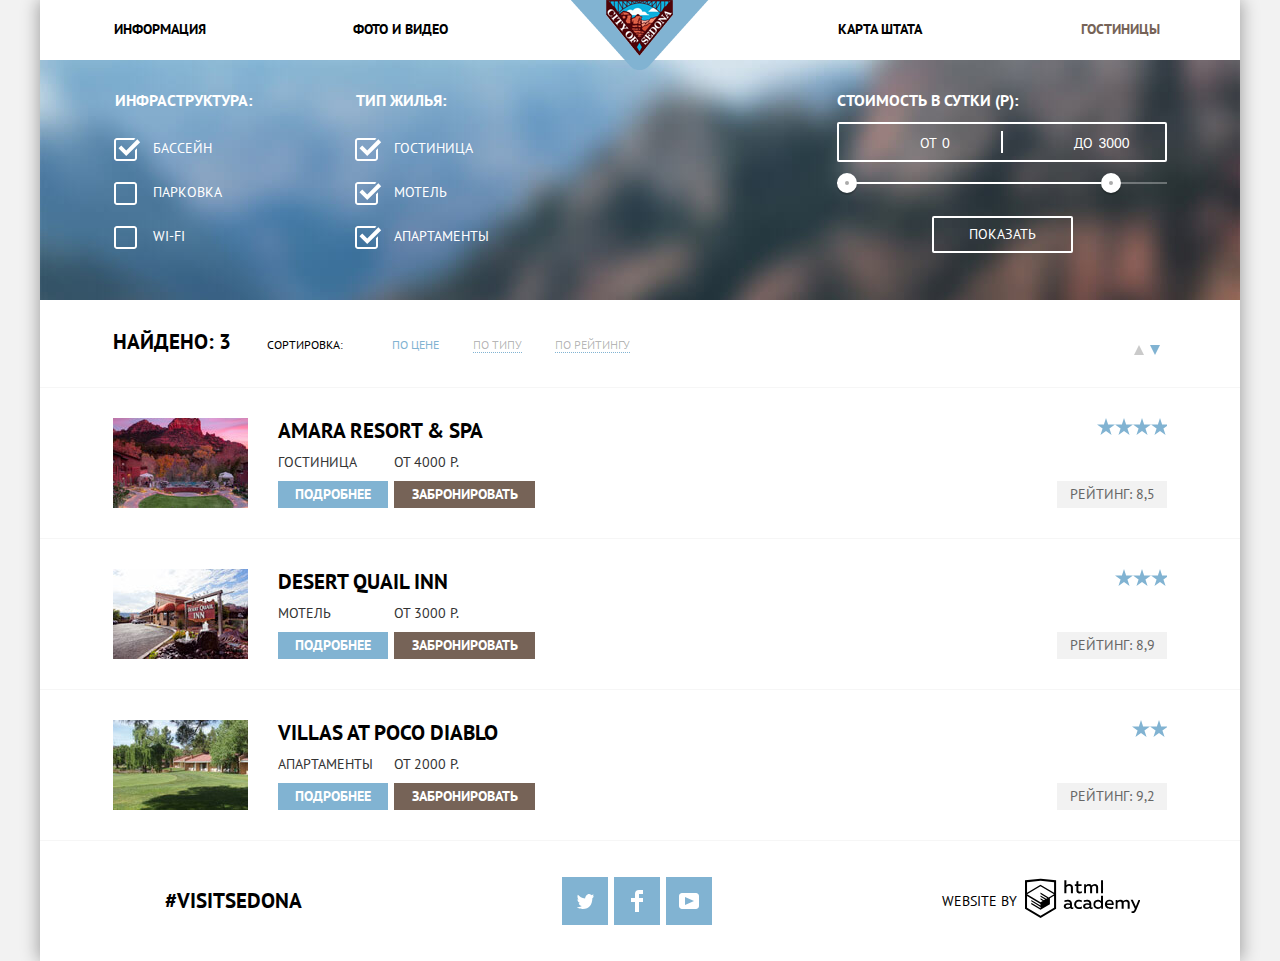
==== commit e49f7790: "Декоративное оформление" ====
--- a/catalog.html
+++ b/catalog.html
@@ -34,16 +34,25 @@
 							<legend>Инфраструктура:</legend>
 							<ul class="filter-list">
 								<li class="filter-option">
-									<input class="visually-hidden filter-checkbox" id="filter-pool" type="checkbox" name="pool" value="бассейн" checked>
-									<label for="filter-pool">Бассейн</label>
-								</li>
-								<li class="filter-option">
-									<input class="visually-hidden filter-checkbox" id="filter-parking" type="checkbox" name="parking" value="парковка">
-									<label for="filter-parking">Парковка</label>
-								</li>
-								<li class="filter-option">
-									<input class="visually-hidden filter-checkbox" id="filter-wi-fi" type="checkbox" name="Wi-fi" value="Wi-fi">
-									<label for="filter-wi-fi">Wi-fi</label>
+									<label class="checkbox-label"  for="filter-pool">
+										<input class="visually-hidden filter-checkbox" id="filter-pool" type="checkbox" name="pool" value="бассейн" checked>
+										<span class="checkbox-indicator"></span>
+										Бассейн
+									</label>
+								</li>
+								<li class="filter-option">
+									<label class="checkbox-label"  for="filter-parking">
+										<input class="visually-hidden filter-checkbox" id="filter-parking" type="checkbox" name="parking" value="парковка">
+										<span class="checkbox-indicator"></span>
+										Парковка
+									</label>
+								</li>
+								<li class="filter-option">
+									<label class="checkbox-label"  for="filter-wi-fi">
+										<input class="visually-hidden filter-checkbox" id="filter-wi-fi" type="checkbox" name="Wi-fi" value="Wi-fi">
+										<span class="checkbox-indicator"></span>
+										Wi-fi
+									</label>
 								</li>
 							</ul>
 						</fieldset>
@@ -51,16 +60,25 @@
 							<legend>Тип жилья:</legend>
 							<ul class="filter-list">
 								<li class="filter-option">
-									<input class="visually-hidden filter-checkbox" id="filter-hotel" type="checkbox" name="hotel" value="гостиница" checked>
-									<label for="filter-hotel">Гостиница</label>
-								</li>
-								<li class="filter-option">
-									<input class="visually-hidden filter-checkbox" id="filter-motel" type="checkbox" name="motel" value="мотель" checked>
-									<label for="filter-motel">Мотель</label>
-								</li>
-								<li class="filter-option">
-									<input class="visually-hidden filter-checkbox" id="filter-apartment" type="checkbox" name="apartment" value="Апартаменты" checked>
-									<label for="filter-apartment">Апартаменты</label>
+									<label class="checkbox-label" for="filter-hotel">
+										<input class="visually-hidden filter-checkbox" id="filter-hotel" type="checkbox" name="hotel" value="гостиница" checked>
+										<span class="checkbox-indicator"></span>
+										Гостиница
+									</label>
+								</li>
+								<li class="filter-option">
+									<label class="checkbox-label"  for="filter-motel">
+										<input class="visually-hidden filter-checkbox" id="filter-motel" type="checkbox" name="motel" value="мотель" checked>
+										<span class="checkbox-indicator"></span>
+										Мотель
+									</label>
+								</li>
+								<li class="filter-option">
+									<label class="checkbox-label"  for="filter-apartment">
+										<input class="visually-hidden filter-checkbox" id="filter-apartment" type="checkbox" name="apartment" value="Апартаменты" checked>
+										<span class="checkbox-indicator"></span>
+										Апартаменты
+									</label>
 								</li>
 							</ul>
 						</fieldset>
@@ -90,19 +108,23 @@
 
 				<section class="sort">
 					<h2 class="visually-hidden">Сортировка по параметрам</h2>
-					<b class="sort-resalt">Найдено: 3</b>
-					<p class="sort-title">Сортировка:</p>
-					<ul class="sort-list">
-						<li class="sort-item">
-							<a class="sort-link sort-link-active" href="#">По цене</a>
-						</li>
-						<li class="sort-item">
-							<a class="sort-link" href="#">По типу</a>
-						</li>
-						<li class="sort-item">
-							<a class="sort-link" href="#">По рейтингу</a>
-						</li>
-					</ul>
+					<div class="sort-container">
+						<b class="sort-resalt">Найдено: 3</b>
+						<div class="sort-list-container">
+							<p class="sort-title">Сортировка:</p>
+							<ul class="sort-list">
+								<li class="sort-item">
+									<a class="sort-link sort-link-active" href="#">По цене</a>
+								</li>
+								<li class="sort-item">
+									<a class="sort-link" href="#">По типу</a>
+								</li>
+								<li class="sort-item">
+									<a class="sort-link" href="#">По рейтингу</a>
+								</li>
+							</ul>
+						</div>
+					</div>
 					<ul class="sort-list-arrow">
 						<li class="sort-item-arrow">
 							<a class="sort-arrow-up" href="#">Стрелка вверх</a>
@@ -118,12 +140,18 @@
 					<ul class="hotels-list">
 						<li class="hotels-item">
 							<div class="hotels-row-left">
-								<h3 class="hotels-title">Amara resort & spa</h3>
 								<img src="img/amara-resort.jpg" width="135" height="90" alt="Изображение отеля Amara resort & spa">
-								<span class="hotels-type">Гостиница</span>
-								<span class="hotels-cost">от 4000 р.</span>
-								<a class="button  button-blue hotels-detail" href="#">Подробнее</a>
-								<a class="button button-brown hotels-booking" href="#">Забронировать</a>
+								<div class="item-info">
+									<h3 class="hotels-title">Amara resort & spa</h3>
+									<p class="type-container">
+										<span class="hotels-type">Гостиница</span>
+										<span class="hotels-cost">от 4000 р.</span>
+									</p>
+									<p class="button-container">
+										<a class="button  button-blue hotels-detail" href="#">Подробнее</a>
+										<a class="button button-brown hotels-booking" href="#">Забронировать</a>
+									</p>
+								</div>
 							</div>
 							<div class="hotels-row-right">
 								<span class="hotels-stars"></span>
@@ -132,29 +160,41 @@
 						</li>
 						<li class="hotels-item">
 							<div class="hotels-row-left">
-								<h3 class="hotels-title">Desert quail inn</h3>
 								<img src="img/desert-quail.jpg" width="135" height="90" alt="Изображение мотеля Desert quail inn">
-								<span class="hotels-type">Мотель</span>
-								<span class="hotels-cost">от 3000 р.</span>
-								<a class="button button-blue  hotels-detail" href="#">Подробнее</a>
-								<a class="button button-brown hotels-booking" href="#">Забронировать</a>
+								<div class="item-info">
+									<h3 class="hotels-title">Desert quail inn</h3>
+									<p class="type-container">
+										<span class="hotels-type">Мотель</span>
+										<span class="hotels-cost">от 3000 р.</span>
+									</p>
+									<p class="button-container">
+										<a class="button button-blue hotels-detail" type="button" href="#">Подробнее</a>
+										<a class="button button-brown hotels-booking" href="#">Забронировать</a>
+									</p>
+								</div>
 							</div>
 							<div class="hotels-row-right">
-								<span class="hotels-stars"></span>
+								<span class="hotels-stars stars-motel"></span>
 								<span class="hotels-rating">Рейтинг: 8,9</span>
 							</div>
 						</li>
 						<li class="hotels-item">
 							<div class="hotels-row-left">
-								<h3 class="hotels-title">Villas at poco diablo</h3>
 								<img src="img/villas-at-poco.jpg" width="135" height="90" alt="Изображение апартаментов Villas at poco diablo">
-								<span class="hotels-type">Апартаменты</span>
-								<span class="hotels-cost">от 2000 р.</span>
-								<a class="button button-blue  hotels-detail" href="#">Подробнее</a>
-								<a class="button button-brown hotels-booking" href="#">Забронировать</a>
+								<div class="item-info">
+									<h3 class="hotels-title">Villas at poco diablo</h3>
+									<p class="type-container">
+										<span class="hotels-type">Апартаменты</span>
+										<span class="hotels-cost">от 2000 р.</span>
+									</p>
+									<p class="button-container">
+										<a class="button button-blue  hotels-detail" href="#">Подробнее</a>
+										<a class="button button-brown hotels-booking" href="#">Забронировать</a>
+									</p>
+								</div>
 							</div>
 							<div class="hotels-row-right">
-								<span class="hotels-stars"></span>
+								<span class="hotels-stars stars-apartment"></span>
 								<span class="hotels-rating">Рейтинг: 9,2</span>
 							</div>
 						</li>
@@ -163,19 +203,28 @@
 			</main>
 
 			<footer class="main-footer">
-	  			<a class="hashtag" href="#">#Visitsedona</a>
-	  			<ul class="social-list">
-	  				<li><a class="button button-blue  social-button" href="#">Твитер</a></li>
-	  				<li><a class="button button-blue  social-button" href="#">Фэйсбук</a></li>
-	  				<li><a class="button button-blue  social-button" href="#">Ютуб</a></li>
-	  			</ul>
-	  			<p class="copyright">
-    				<span>website by</span>
-    				<a class="copyright-link" href="https://htmlacademy.ru/intensive/htmlcss">
-    					<svg data-name="Layer 1" xmlns="http://www.w3.org/2000/svg" width="115" height="41" viewBox="0 0 113 39"><path d="M46.84 28.22a2.07 2.07 0 0 0 .58-.11v1.4a3.41 3.41 0 0 1-1.24.22 1.75 1.75 0 0 1-1.75-1 5.08 5.08 0 0 1-3.3 1.13c-1.59 0-3.06-.87-3.06-2.68 0-2.24 2.08-2.93 3.9-2.93a11.63 11.63 0 0 1 2.28.26v-.31c0-1.09-.8-1.86-2.3-1.86a7.79 7.79 0 0 0-3.15.67v-1.79a10.72 10.72 0 0 1 3.35-.58c2.48 0 4 1.18 4 3.83v3.14a.57.57 0 0 0 .69.61zm-6.76-1.19a1.42 1.42 0 0 0 1.64 1.29 3.56 3.56 0 0 0 2.53-1v-1.51a10.21 10.21 0 0 0-1.9-.22c-1.1.01-2.27.35-2.27 1.45zM53.06 20.62a5.29 5.29 0 0 1 2.7.67v1.79a4.28 4.28 0 0 0-2.42-.73 2.89 2.89 0 1 0 0 5.76 5.26 5.26 0 0 0 2.55-.67v1.8a6.58 6.58 0 0 1-2.9.6 4.42 4.42 0 0 1-4.72-4.54 4.54 4.54 0 0 1 4.79-4.68zM65.84 28.22a2.07 2.07 0 0 0 .58-.11v1.4a3.41 3.41 0 0 1-1.24.22 1.75 1.75 0 0 1-1.75-1 5.08 5.08 0 0 1-3.3 1.13c-1.59 0-3.06-.87-3.06-2.68 0-2.24 2.08-2.93 3.9-2.93a11.63 11.63 0 0 1 2.28.26v-.31c0-1.09-.8-1.86-2.3-1.86a7.79 7.79 0 0 0-3.15.67v-1.79a10.72 10.72 0 0 1 3.35-.58c2.48 0 4 1.18 4 3.83v3.14a.57.57 0 0 0 .69.61zm-6.76-1.19a1.42 1.42 0 0 0 1.64 1.29 3.56 3.56 0 0 0 2.53-1v-1.51a10.21 10.21 0 0 0-1.9-.22c-1.11.01-2.27.35-2.27 1.45zM76.67 16.85v12.76h-1.76v-1.39a4.07 4.07 0 0 1-3.35 1.62 4.62 4.62 0 0 1 0-9.22 4 4 0 0 1 3.15 1.37v-5.14h2zm-4.76 5.48a2.9 2.9 0 0 0 0 5.8 3 3 0 0 0 2.79-1.84v-2.13a3.06 3.06 0 0 0-2.79-1.83zM82.99 20.62c3.48 0 4.68 2.81 4.12 5.34h-6.58c.22 1.57 1.75 2.22 3.35 2.22a6.41 6.41 0 0 0 2.77-.62v1.68a7.5 7.5 0 0 1-3.14.6c-2.68 0-5-1.53-5-4.61a4.39 4.39 0 0 1 4.48-4.61zm.09 1.62a2.39 2.39 0 0 0-2.57 2.26h4.85a2.06 2.06 0 0 0-2.28-2.26zM89.1 29.61v-8.75h1.73v1.09a4 4 0 0 1 2.92-1.33 3 3 0 0 1 2.73 1.4 4.33 4.33 0 0 1 3.06-1.4 3.21 3.21 0 0 1 3.32 3.52v5.47h-2V24.2a1.67 1.67 0 0 0-1.73-1.84 2.94 2.94 0 0 0-2.17 1.18V29.61h-2V24.2a1.67 1.67 0 0 0-1.73-1.84 3.11 3.11 0 0 0-2.32 1.35v5.91h-2zM111.47 20.86h2l-4.1 9.93c-.95 2.28-2.19 3-3.52 3a5 5 0 0 1-1.15-.15v-1.66a3 3 0 0 0 .89.13c.95 0 1.66-.67 2.17-2l.18-.44-4.16-8.82h2.13l3 6.6zM40.66 1.53v5a4 4 0 0 1 2.83-1.2A3.41 3.41 0 0 1 47.1 8.9v5.41h-2V9.15a1.9 1.9 0 0 0-2-2.1 3.08 3.08 0 0 0-2.44 1.46v5.8h-2V1.53h2zM52.43 2.42v3.12h3.17v1.71h-3.17v4c0 1.15.53 1.53 1.66 1.53a4.71 4.71 0 0 0 1.77-.35v1.68a7.14 7.14 0 0 1-2.35.38 2.68 2.68 0 0 1-3-2.88V7.23h-1.6V5.52h1.57V2.88zM58.1 14.29V5.54h1.73v1.09a4 4 0 0 1 2.92-1.33 3 3 0 0 1 2.73 1.4 4.33 4.33 0 0 1 3.06-1.4 3.21 3.21 0 0 1 3.32 3.52v5.47h-2V8.88a1.67 1.67 0 0 0-1.73-1.84 2.94 2.94 0 0 0-2.17 1.18V14.29h-2V8.88a1.67 1.67 0 0 0-1.73-1.84 3.11 3.11 0 0 0-2.32 1.35v5.91h-2zM74.72 1.52h1.95v12.76h-1.95zM15.44.02h-.16L0 1.62v28l15.28 9.09 15.28-9.09v-28zm13.12 28.45l-13.28 7.9L2 28.47V16.99l13.22 7.87v1.43l-9.07-5.4v1.38l9.11 5.47v1.46l-9.1-5.42v1.38l9.11 5.47 9.19-5.5V19.22l4.1-2.45v11.67zm0-13.16l-3.65 2.14-1.68 1-8-4.76v1.38l6.84 4.07h-.06l-.15.09-1 .57-5.64-3.36v1.38l4.45 2.65-1.05.7-3.36-2v1.38l2.21 1.3-2.25 1.35-13.16-7.82 13.17-7.92zm0-1.39L15.21 6.05l-13.2 7.86V3.41l13.28-1.39 13.28 1.39v10.51z" fill="#000000"/></svg>
-    				</a>
+      		<a class="hashtag" href="#">#Visitsedona</a>
+      		<ul class="social-list">
+      			<li><a class="button button-blue social-button" href="#"><span class="visually-hidden">Твитер</span>
+                  <svg xmlns="http://www.w3.org/2000/svg" xmlns:xlink="http://www.w3.org/1999/xlink" width="17" height="15" viewBox="0 0 17 15"><path fill="#FFF" d="M10.95.144c1.685-.496 2.984.27 3.577 1.179.673-.231 1.331-.481 2.011-.708a2.345 2.345 0 0 1-.857 1.768c.685.17 1.304-.491 1.304-.491-.169 1-1.006 1.788-1.563 2.024-.231 6.75-3.175 11.217-10.077 11.082h-.446c-.41 0-4.164-.46-4.898-1.887 2.271.196 3.893-.422 4.693-1.177-.96-.3-2.679-.477-2.979-2.95.349.106.564.228 1.19.119C1.705 8.247.374 7.53.448 5.33c.285.328 1.067.536 1.34.472C1.085 5.561-.182 2.442.894.85c1.818 1.854 3.735 3.606 7.152 3.773C8.254 2.33 9.183.793 10.95.144z"/></svg>
+                </a>
+            </li>
+      			<li><a class="button button-blue social-button" href="#"><span class="visually-hidden">Фэйсбук</span>
+                  <svg xmlns="http://www.w3.org/2000/svg" width="12" height="22"><path fill="#FFF" d="M12 4V0H8a4 4 0 0 0-4 4v4H0v4h4v10h4V12h4V8H8V4h4z"/></svg>
+                </a>
+            </li>
+      			<li><a class="button button-blue social-button" href="#"><span class="visually-hidden">Ютуб</span>
+                  <svg xmlns="http://www.w3.org/2000/svg" xmlns:xlink="http://www.w3.org/1999/xlink" width="20" height="16" viewBox="0 0 20 16"><path fill="#FFF" d="M17 0H3C1.35 0 0 1.35 0 3v10c0 1.65 1.35 3 3 3h14c1.65 0 3-1.35 3-3V3c0-1.65-1.35-3-3-3zM6.027 11.998V4.002L15.014 8l-8.987 3.998z"/></svg>
+                </a>
+            </li>
+      		</ul>
+      		<p class="copyright">
+      			<span>website by</span>
+      			<a class="copyright-link" href="https://htmlacademy.ru/intensive/htmlcss">
+      				<svg data-name="Layer 1" xmlns="http://www.w3.org/2000/svg" width="115" height="41" viewBox="0 0 113 39"><path d="M46.84 28.22a2.07 2.07 0 0 0 .58-.11v1.4a3.41 3.41 0 0 1-1.24.22 1.75 1.75 0 0 1-1.75-1 5.08 5.08 0 0 1-3.3 1.13c-1.59 0-3.06-.87-3.06-2.68 0-2.24 2.08-2.93 3.9-2.93a11.63 11.63 0 0 1 2.28.26v-.31c0-1.09-.8-1.86-2.3-1.86a7.79 7.79 0 0 0-3.15.67v-1.79a10.72 10.72 0 0 1 3.35-.58c2.48 0 4 1.18 4 3.83v3.14a.57.57 0 0 0 .69.61zm-6.76-1.19a1.42 1.42 0 0 0 1.64 1.29 3.56 3.56 0 0 0 2.53-1v-1.51a10.21 10.21 0 0 0-1.9-.22c-1.1.01-2.27.35-2.27 1.45zM53.06 20.62a5.29 5.29 0 0 1 2.7.67v1.79a4.28 4.28 0 0 0-2.42-.73 2.89 2.89 0 1 0 0 5.76 5.26 5.26 0 0 0 2.55-.67v1.8a6.58 6.58 0 0 1-2.9.6 4.42 4.42 0 0 1-4.72-4.54 4.54 4.54 0 0 1 4.79-4.68zM65.84 28.22a2.07 2.07 0 0 0 .58-.11v1.4a3.41 3.41 0 0 1-1.24.22 1.75 1.75 0 0 1-1.75-1 5.08 5.08 0 0 1-3.3 1.13c-1.59 0-3.06-.87-3.06-2.68 0-2.24 2.08-2.93 3.9-2.93a11.63 11.63 0 0 1 2.28.26v-.31c0-1.09-.8-1.86-2.3-1.86a7.79 7.79 0 0 0-3.15.67v-1.79a10.72 10.72 0 0 1 3.35-.58c2.48 0 4 1.18 4 3.83v3.14a.57.57 0 0 0 .69.61zm-6.76-1.19a1.42 1.42 0 0 0 1.64 1.29 3.56 3.56 0 0 0 2.53-1v-1.51a10.21 10.21 0 0 0-1.9-.22c-1.11.01-2.27.35-2.27 1.45zM76.67 16.85v12.76h-1.76v-1.39a4.07 4.07 0 0 1-3.35 1.62 4.62 4.62 0 0 1 0-9.22 4 4 0 0 1 3.15 1.37v-5.14h2zm-4.76 5.48a2.9 2.9 0 0 0 0 5.8 3 3 0 0 0 2.79-1.84v-2.13a3.06 3.06 0 0 0-2.79-1.83zM82.99 20.62c3.48 0 4.68 2.81 4.12 5.34h-6.58c.22 1.57 1.75 2.22 3.35 2.22a6.41 6.41 0 0 0 2.77-.62v1.68a7.5 7.5 0 0 1-3.14.6c-2.68 0-5-1.53-5-4.61a4.39 4.39 0 0 1 4.48-4.61zm.09 1.62a2.39 2.39 0 0 0-2.57 2.26h4.85a2.06 2.06 0 0 0-2.28-2.26zM89.1 29.61v-8.75h1.73v1.09a4 4 0 0 1 2.92-1.33 3 3 0 0 1 2.73 1.4 4.33 4.33 0 0 1 3.06-1.4 3.21 3.21 0 0 1 3.32 3.52v5.47h-2V24.2a1.67 1.67 0 0 0-1.73-1.84 2.94 2.94 0 0 0-2.17 1.18V29.61h-2V24.2a1.67 1.67 0 0 0-1.73-1.84 3.11 3.11 0 0 0-2.32 1.35v5.91h-2zM111.47 20.86h2l-4.1 9.93c-.95 2.28-2.19 3-3.52 3a5 5 0 0 1-1.15-.15v-1.66a3 3 0 0 0 .89.13c.95 0 1.66-.67 2.17-2l.18-.44-4.16-8.82h2.13l3 6.6zM40.66 1.53v5a4 4 0 0 1 2.83-1.2A3.41 3.41 0 0 1 47.1 8.9v5.41h-2V9.15a1.9 1.9 0 0 0-2-2.1 3.08 3.08 0 0 0-2.44 1.46v5.8h-2V1.53h2zM52.43 2.42v3.12h3.17v1.71h-3.17v4c0 1.15.53 1.53 1.66 1.53a4.71 4.71 0 0 0 1.77-.35v1.68a7.14 7.14 0 0 1-2.35.38 2.68 2.68 0 0 1-3-2.88V7.23h-1.6V5.52h1.57V2.88zM58.1 14.29V5.54h1.73v1.09a4 4 0 0 1 2.92-1.33 3 3 0 0 1 2.73 1.4 4.33 4.33 0 0 1 3.06-1.4 3.21 3.21 0 0 1 3.32 3.52v5.47h-2V8.88a1.67 1.67 0 0 0-1.73-1.84 2.94 2.94 0 0 0-2.17 1.18V14.29h-2V8.88a1.67 1.67 0 0 0-1.73-1.84 3.11 3.11 0 0 0-2.32 1.35v5.91h-2zM74.72 1.52h1.95v12.76h-1.95zM15.44.02h-.16L0 1.62v28l15.28 9.09 15.28-9.09v-28zm13.12 28.45l-13.28 7.9L2 28.47V16.99l13.22 7.87v1.43l-9.07-5.4v1.38l9.11 5.47v1.46l-9.1-5.42v1.38l9.11 5.47 9.19-5.5V19.22l4.1-2.45v11.67zm0-13.16l-3.65 2.14-1.68 1-8-4.76v1.38l6.84 4.07h-.06l-.15.09-1 .57-5.64-3.36v1.38l4.45 2.65-1.05.7-3.36-2v1.38l2.21 1.3-2.25 1.35-13.16-7.82 13.17-7.92zm0-1.39L15.21 6.05l-13.2 7.86V3.41l13.28-1.39 13.28 1.39v10.51z" fill="#000000"/></svg>
+      			</a>
           </p>
-	  		</footer>
+      	</footer>
 	  	</div>
 	</body>
 </html>--- a/css/style.css
+++ b/css/style.css
@@ -1,3 +1,5 @@
+
+/*Общие стили*/
 body {
 	min-width: 1280px;
 	margin: 0;
@@ -36,28 +38,83 @@
   overflow: hidden;
 }
 
+.button {
+	font: inherit;
+	font-weight: 700;
+	color: #ffffff;
+	text-transform: uppercase;
+	text-decoration: none;
+	text-align: center;
+	vertical-align: middle;
+
+	border: none;
+	cursor: pointer;
+}
+
+.button:hover,
+.button:focus {
+	color: #ffffff;
+}
+
+.button:active {
+	color: rgba(255, 255, 255, 0.3);
+}
+
+.button-brown {
+	background-color: #766357;
+}
+
+.button-brown:hover,
+.button-brown:focus {
+	background-color: #604e43;
+}
+
+.button-brown:active {
+	background-color: #503e33;
+}
+
+.button-blue {
+	background-color: #81b3d2;
+}
+
+.button-blue:hover,
+.button-blue:focus {
+	background-color: #669ec0;
+}
+
+.button-blue:active {
+	background-color: #5496bd;
+}
+
+/*Обертка для body*/
+
 .wrapper {
-	width: 1200px;
+	min-width: 768px;
+  	max-width: 1200px;
 	margin: 0 auto;
 
 	background-color: #ffffff;	
-	box-shadow: 0px 0px 40px 2px #dbdbdb;
-}
+	box-shadow: -5px 0 15px rgba(0, 1, 1, 0.2),
+    			5px 0 15px rgba(0, 1, 1, 0.2);
+}
+
+
+
+/*Header*/
 
 .main-navigation {
 	display: flex;
 	position: relative;
 	min-height: 56px;
-
-	/*Временно для сетки*/
-	outline: 2px solid red;
 }
 
 .main-header-logo {
+	width: 138px;
+  	height: 70px;
 	position: absolute;
 	left: 50%;
 	top: 0;
-	width: 138px;
+
 	transform: translateX(-50%);
 }
 
@@ -104,14 +161,10 @@
 	color: #766357;
 }
 
+/*Main*/
+
 .container {
 	text-align: center;
-}
-
-.resons-content {
-
-	/*Временно для сетки*/
-	outline: 2px solid green;
 }
 
 .resons-content .promo {
@@ -149,9 +202,6 @@
 	padding: 0;
 
 	list-style: none;
-
-	/*Временно для сетки*/
-	outline: 2px solid yellow;
 }
 
 .resons-list .reson-item {
@@ -160,35 +210,59 @@
 }
 
 .reson-item .reson-item-info {
+	font: inherit;
 	width: 400px;
+	margin: 0;
+	padding: 0px 60px;
+	padding-top: 47px;
+
 	color: #ffffff;
 
 	background-color: #81b3d2;
-
-	/*Временно для сетки*/
-	outline: 2px solid orange;
-	min-height: 256px;s
+}
+
+.reson-item-info .reson-item-title {
+	margin: 0;
+	padding: 0;
+	margin-bottom: 25px;
+
+	font-size: 21px;
+	font-weight: 700;
+}
+
+.reson-item-info .reson-item-number {
+	display: flex;
+	align-items: center;
+	justify-content: center;
+	margin-bottom: 25px;
+}
+
+.reson-item-info .reson-item-number::before,
+.reson-item-info .reson-item-number::after {
+	content: "";
+	width: 9px;
+	height: 2px;
+
+	background-color: #ffffff;
+}
+
+.reson-item-info .reson-item-number::before {
+	margin-right: 6px;
+}
+
+.reson-item-info .reson-item-number::after {
+	margin-left: 6px;
+}
+
+
+.reson-item-info .reson-item-text {
+	margin: 0;
+	padding: 0;
 }
 
 .reson-item .reson-photo {
 	width: 800px;
 	height: 256px;
-
-	/*Временно для сетки*/
-	outline: 2px solid orange;
-}
-
-.reson-item-info .reson-item-title {
-	margin: 0;
-	padding: 0;
-
-	font-size: 21px;
-	font-weight: 700;
-}
-
-.reson-item-info .reson-item-text {
-	margin: 0;
-	padding: 0;
 }
 
 .resons-item .features-list {
@@ -202,17 +276,43 @@
 	background-color: #ffffff;
 }
 
-.features-item {	
-	width: 400px;
-
-	/*Временно для сетки*/
-	min-height: 330px;
-	outline: 2px solid orange;
+.features-list .features-item {	
+	position: relative;
+	width: 33%;
+	padding: 162px 20px 84px 20px;
+
+	text-align: center;
+}
+
+.features-list .features-item::before {
+	content: "";
+	position: absolute;
+	top: 60px;
+	left: 50%;
+	margin-left: -37px;
+	width: 75px;
+	height: 75px;
+
+	background-repeat: no-repeat;
+	background-position: 0 0;
+}
+
+.features-list .features-icon-1::before {
+	background-image: url("../img/icon-1.svg");
+}
+
+.features-list .features-icon-2::before {
+	background-image: url("../img/icon-3.svg");
+}
+
+.features-list .features-icon-3::before {
+	background-image: url("../img/icon-2.svg");
 }
 
 .features-item .features-title {
 	margin: 0;
 	padding: 0;
+	margin-bottom: 25px;
 
 	font-size: 21px;
 	color: #000000;
@@ -233,19 +333,42 @@
 
 .reson-gray-list .reson-item-gray {
 	width: 400px;
+	padding: 50px 20px;
 
 	background-color: #eeeeee;
-
-	/*Временно для сетки*/
-	outline: 2px solid orange;
-	min-height: 256px;
+	box-sizing: border-box;
 }
 
 .reson-item-gray .item-title-gray {
 	margin: 0;
 	padding: 0;
+	margin-bottom: 25px;
 
 	color: #000000;
+}
+
+.reson-item-gray .item-number-gray {
+	display: flex;
+	justify-content: center;
+	align-items: center;
+	margin-bottom: 25px;
+}
+
+.reson-item-gray .item-number-gray::before,
+.reson-item-gray .item-number-gray::after {
+	content: "";
+	width: 9px;
+	height: 2px;
+
+	background-color: #b4b4b4;
+}
+
+.reson-item-gray .item-number-gray::before {
+	margin-right: 6px;
+}
+
+.reson-item-gray .item-number-gray::after {
+	margin-left: 6px;
 }
 
 .reson-item-gray .item-text-gray {
@@ -255,12 +378,6 @@
 
 .search {
 	padding-top: 49px;
-	/*Временно для сетки*/
-	outline: 2px solid cyan;
-}
-
-.search .search-wrapper {
-	position: relative;
 }
 
 .search .search-title {
@@ -277,89 +394,61 @@
 .search .search-text {
 	margin: 0;
 	padding: 0;
-	margin-bottom: 42px;
-}
-
-.form-search {
-	position: absolute;
-	top: 153px;
-
-	/*Временно, потом подобрать точное значение*/
-	left: 300px;
+	margin-bottom: 50px;
+}
+
+.search-button {
 	width: 568px;
-	height: 395px;
-
-	background-color: #ffffff;
-	box-shadow: 0 7px 15px 0 rgba(0, 1, 1, 0.15);
-	z-index: 10;
-
-	/*Временно для сетки*/
-	outline: 2px solid black;
-}
-
-.button {
-	font-family: "PT Sans", "Arial" sans-serif;
-	font-weight: 700;
-	color: #ffffff;
-	text-transform: uppercase;
-	text-decoration: none;
-
-	border: none;
-}
-
-.button:hover,
-.button:focus {
-	color: #ffffff;
-}
-
-.button:active {
-	color: rgba(255, 255, 255, 0.3);
-}
-
-.button-brown {
-	background-color: #766357;
-}
-
-.button-brown:hover,
-.button-brown:focus {
-	background-color: #604e43;
-}
-
-.button-brown:active {
-	background-color: #503e33;
-}
-
-.search-button {
+	min-height: 86px;
+	margin-left: auto;
+	margin-right: auto;
+
+	font: inherit;
 	font-size: 21px;
 	line-height: 26px;
 }
 
-.button-minus,
-.button-plus {
-	background-color: #f2f2f2;
-}
-
-.button-blue {
-	background-color: #81b3d2;
-}
-
-.button-blue:hover,
-.button-blue:focus {
-	background-color: #669ec0;
-}
-
-.button-blue::active {
-	background-color: #5496bd;
-}
-
-.hotels-search-button {
-	font-size: 21px;
-	line-height: 26px;
+.search .search-wrapper {
+	position: absolute;
+	left: 50%;
+	width: 568px;
+	margin: 0;
+	margin-left: -284px;
+	padding: 55px;
+
+	background-color: #ffffff;
+	box-shadow: 0 0 15px 0 rgba(0, 1, 1, 0.2);
+
+	z-index: 10;
+	box-sizing: border-box;
+}
+
+.form-search {
+	display: flex;
+	flex-direction: column;
+	padding: 0;
+	margin: 0;
+	width: 100%;
+
+	font: inherit;
+	font-weight: 700;
+	line-height: 26px;	
+}
+
+.form-search .search-option {
+	display: flex;
+	align-items: baseline;
+	position: relative;	
+	padding: 0;
+	margin: 0;
+	margin-bottom: 30px;
 }
 
 .form-search .search-option label {
-	margin: 0;
-	padding: 0;
+	min-width: 108px;
+	margin: 0;
+	padding: 0;
+	margin-right: 18px;
 
 	font-size: 14px;
 	font-weight: 700;
@@ -368,13 +457,22 @@
 }
 
 .search-option input {
-	font-size: 14px;
+	padding: 0;
+	margin: 0;
+	margin-left: auto;
+	padding-right: 38px;
+	padding-left: 12px;
+	width: 346px;
+	height: 38px;
+
+	font-size: inherit;
 	font-weight: 700;
 	line-height: 26px;
 	color: #000000;
 	text-transform: uppercase;
 
 	border: none;
+	box-sizing: border-box;
 	background-color: #f2f2f2;
 }
 
@@ -383,8 +481,155 @@
 }
 
 .search-option input:focus {
-	background-color: #ffffff;
-	border: 2px solid #eeeeee;
+	background-color: transparent;
+	outline: 2px solid #eeeeee;
+}
+
+.calendar-arrival,
+.calendar-departure {
+	position: absolute;
+	top: 19px;
+	right: 19px;
+	padding: 0;
+	margin: 0;
+
+	background: none;
+	border-style: none;
+}
+
+.search-button-arrival {
+	position: absolute;
+	top: 0%;
+	left: 50%;
+	margin: 0;
+	margin-right: -50%;
+	transform: translate(-50%, -50%);
+
+	fill: #a9a9a9;
+}
+
+.search-button-arrival:hover path,
+.search-button-arrival:focus path {
+	fill: #000000;
+}
+
+.search-button-arrival:active path {
+	fill: #81b3d2;
+}
+
+.button-minus,
+.button-plus {
+	background-color: #f2f2f2;
+}
+
+.hotels-search-button {
+	width: 100%;
+	padding: 16px 0;
+
+	font: inherit;
+	font-size: 21px;
+	line-height: 26px;
+}
+
+.adult-and-children {
+	display: flex;
+	justify-content: space-between;
+	margin-bottom: 54px;
+}
+
+.adult-and-children .adult-container {
+	display: flex;
+	justify-content: space-between;
+	align-items: center;
+}
+
+.adult-container label {
+	margin-right: 40px;
+}
+
+.adult-and-children .children-container {
+	display: flex;
+	justify-content: space-between;
+	align-items: center;
+	width: 180px;
+}
+
+.number-container {
+	display: flex;
+	justify-content: space-between;
+	width: 114px;
+	height: 38px;
+}
+
+.number-container .button-minus,
+.number-container .button-plus {
+	position: relative;
+	flex-grow: 1;
+	width: 30px;
+	height: 38px;
+
+	background-color: #f2f2f2;
+}
+
+.number-container .button-minus::before {
+	content: "";
+	position: absolute;
+	top: 18px;
+	left: 13px;
+	width: 12px;
+	height: 3px;
+
+	background-color: #a9a9a9;
+}
+
+.number-container .button-plus::before {
+	content: "";
+	position: absolute;
+	top: 18px;
+	left: 13px;
+	width: 12px;
+	height: 3px;
+
+	background-color: #a9a9a9;
+}
+
+.number-container .button-plus::after {
+	content: "";
+	position: absolute;
+	top: 18px;
+	left: 13px;
+	width: 12px;
+	height: 3px;
+
+	background-color: #a9a9a9;
+	transform: rotate(90deg);
+}
+
+.number-container .button-minus:hover::before,
+.number-container .button-plus:hover::before,
+.number-container .button-plus:hover::after {
+	background-color: #000000;
+}
+
+.number-container .button-minus:focus::before,
+.number-container .button-plus:focus::before,
+.number-container .button-plus:focus::after {
+	background-color: #000000;
+}
+
+.number-container .button-minus:active::before,
+.number-container .button-plus:active::before,
+.number-container .button-plus:active::after {
+	background-color: #81b3d2;
+}
+
+.number-container input {
+	flex-grow: 1;
+	width: 38px;
+
+	text-align: center;
+	border: none;
+	background-color: #f2f2f2;
 }
 
 .map {
@@ -397,31 +642,48 @@
 .inner-container {
 	display: flex;
 	flex-direction: column;
-
-	/*Временно для сетки*/
-	outline: 2px solid black;
-}
+}
+
+/*Фильтр*/
 
 .filters {
-	font-family: "PT Sans", "Arial", sans-serif;
-	color: #ffffff;
-
+	padding: 30px 73px;
+
+	background-color: #5f8ab3;
 	background-image: url("../img/filter-background.jpg");
 	background-repeat: no-repeat;
 	background-position: 0 0;
-	background-color: #83a2c1;
-}
-
-.filters .filter {
-	display: flex;
-	padding: 30px 73px;
-
-	/*Временно для сетки*/
-	outline: 2px solid green;
+	background-size: 100% auto;
+}
+
+.filter {
+	display: flex;
+	align-items: flex-start;
+	padding: 0;
+	margin: 0;
+
+	font: inherit;
+	color: #ffffff;
 }
 
 .filter fieldset {
+	margin: 0;
+	padding: 0;
 	border: none;
+}
+
+.filter fieldset:first-child {
+	width: 140px;
+	margin-right: 100px;
+}
+
+.filter fieldset:nth-child(2) {
+	width: 140px;
+}
+
+.filter fieldset:last-child {
+	width: 320px;
+	margin-left: auto;
 }
 
 .filter legend,
@@ -431,21 +693,131 @@
 	font-weight: 700;
 }
 
+.filter legend {
+	margin-bottom: 27px;
+
+	text-align: left;
+}
+
 .filter .filter-list {
+	margin: 0;
+	padding: 0;
+
 	list-style: none;
 }
 
-.filter-option label {
+.filter-option {
+	margin-bottom: 23px;
+	padding-left: 40px;
+}
+
+.filter-option .checkbox-label {
+	display: block;
+	position: relative;
+
+	text-align: left;
 	font-size: 14px;
 	font-weight: 400;
 	line-height: 21px;
+
+	cursor: pointer;
+	user-select: none;
+}
+
+.checkbox-label input[type="checkbox"] + .checkbox-indicator {
+    position: absolute;
+    top: 0px;
+    left: -39px;
+    width: 27px;
+    height: 27px;
+
+    background-image: url("../img/checkbox-off.svg");
+    background-repeat: no-repeat;  
+}
+
+.checkbox-label input[type="checkbox"]:checked + .checkbox-indicator {
+    position: absolute;
+    top: 0px;
+    left: -39px;
+    width: 27px;
+    height: 27px;
+
+    background-image: url("../img/checkbox-on.svg");
+    background-repeat: no-repeat;  
+}
+
+.checkbox-label input[type="checkbox"]:disabled:checked + .checkbox-indicator {
+    position: absolute;
+    top: 0px;
+    left: -39px;
+    width: 27px;
+    height: 27px;
+
+    background-image: url("../img/checkbox-on-disabled.svg");
+    background-repeat: no-repeat;  
+}
+
+.checkbox-label input[type="checkbox"]:disabled + .checkbox-indicator {
+    position: absolute;
+    top: 0px;
+    left: -39px;
+    width: 27px;
+    height: 27px;
+
+    background-image: url("../img/checkbox-off-disabled.svg");
+    background-repeat: no-repeat;  
+}
+
+.filter-range {
+	width: 330px;
+	margin: 0px auto;
+}
+
+.filter-range-title {
+	margin-bottom: 11px;
+
+	text-align: left;
 }
 
 .price-controls {
+	position: relative;
+	height: 36px;
+	margin-bottom: 20px;
+
+	font-size: 0;
+
 	border: 2px solid #ffffff;
+	border-radius: 2px;
+}
+
+.price-controls::after {
+	content: "";
+	position: absolute;
+	top: 50%;
+	left: 50%;
+	width: 2px;
+	height: 22px;
+
+	background-color: #ffffff;
+	transform: translate(-50%, -50%);
+}
+
+.price-controls label {
+	display: inline-block;
+	width: 90px;
+	padding-left: 65px;
+
+	font-size: 14px;
+	line-height: 38px;
+	vertical-align: top;
+
+	cursor: pointer;
 }
 
 .price-controls input {
+	width: 50px;
+	margin: 0;
+
 	font-size: 14px;
 	font-weight: 400;
 	line-height: 21px;
@@ -462,13 +834,61 @@
 	line-height: 21px;
 }
 
+.range-controls {
+	position: relative;
+	margin-bottom: 32px;
+}
+
+.range-controls .scale {
+	height: 2px;
+
+	background-color: rgba(255, 255, 255, 0.3);
+}
+
+.range-controls .bar {
+	height: 2px;
+	width: 80%;
+
+	background-color: #ffffff;
+}
+
+.range-toggle {
+	position: absolute;
+	top: -9px;
+	width: 4px;
+	height: 4px;
+
+	background-color: #ababab;
+	border: 8px solid #ffffff;
+	border-radius: 50%;
+	box-shadow: 0 2px 1px 0 rgba(0, 1, 1, 0.2);
+
+	cursor: pointer;
+}
+
+.range-toggle:hover {
+	border: 9px solid #ffffff;
+}
+
+.range-toggle-min {
+	left: 0;
+}
+
+.range-toggle-max {
+	left: 80%;
+}
+
 .filter-button {
+	margin: 0 auto;
+	padding: 6px 35px;
 	font-size: 14px;
 	font-weight: 400;
 	line-height: 21px;
 
 	background-color: transparent;
 	border: 2px solid #ffffff;
+	border-radius: 2px;
+	cursor: pointer;
 }
 
 .filter-button:hover,
@@ -477,13 +897,24 @@
 	background-color: #ffffff;
 }
 
+/*Конец кода для фильтра*/
+
 .sort {
+	display: flex;
+	justify-content: space-between;
 	padding-top: 29px;
 	padding-bottom: 32px;
 	padding-left: 73px;
 	padding-right: 73px;
 
 	border-bottom: 1px solid #f6f6f6;
+}
+
+.sort-container {
+	display: flex;
+	justify-content: space-between;
+	align-items: baseline;
+	width: 517px;
 }
 
 .sort .sort-resalt {
@@ -493,13 +924,31 @@
 	color: #000000;
 }
 
+.sort-list-container {
+	display: flex;
+	justify-content: space-between;
+	align-items: baseline;
+	width: 363px;
+}
+
 .sort .sort-title {
+	margin: 0;
+	padding: 0;
+	margin-right: 40px;
+
 	font-size: 12px;
 	line-height: 18px;
 	color: #000000;
 }
 
 .sort .sort-list {
+	display: flex;
+	justify-content: space-between;
+	flex-wrap: wrap;
+	width: 238px;
+	margin: 0;
+	padding: 0;
+
 	font-size: 12px;
 	line-height: 18px;
 	list-style: none;
@@ -529,10 +978,91 @@
 }
 
 .sort-list-arrow {
+	display: flex;
+	justify-content: space-between;
+	align-items: baseline;
+	margin: 0;
+	padding: 0;
+	width: 35px;
+
 	list-style: none;
 }
 
+.sort-item-arrow {
+	position: relative;
+	width: 24px;
+	margin-left: 12px;
+}
+
+.sort-list-arrow a {
+  	font-size: 0;
+}
+
+.sort-arrow-up::before {
+	content: "";
+	position: absolute;
+	bottom: 0;
+	right: 6px;
+	width: 0;
+	height: 0;
+
+	border: 20px solid #cacaca;
+	border-top-width: 0;
+	border-bottom-width: 10px;
+	border-left-width: 5px;
+	border-right-width: 5px;
+	border-left-color: transparent;
+	border-right-color: transparent;
+
+	cursor: pointer;
+}
+
+.sort-arrow-down::before {
+	content: "";
+	position: absolute;
+	bottom: 0;
+	right: 7px;
+	width: 0;
+	height: 0;
+
+	border: 20px solid #cacaca;
+	border-bottom-width: 0;
+	border-top-width: 10px;
+	border-left-width: 5px;
+	border-right-width: 5px;
+	border-left-color: transparent;
+	border-right-color: transparent;
+
+	cursor: pointer;
+}
+
+.sort-arrow-up:hover::before {
+	border-bottom-color: #231f20;
+
+}
+
+.sort-arrow-down:hover::before {
+	border-top-color: #231f20;
+
+}
+
+.sort-arrow-up:active::before {
+	border-bottom-color: #81b3d2;
+
+}
+
+.sort-arrow-down:active::before {
+	border-top-color: #81b3d2;
+
+}
+
+.sort-arrow-active::before {
+	border-top-color: #81b3d2;
+}
+
 .catalog-hotels .hotels-list {
+	display: flex;
+	flex-direction: column;
 	margin: 0;
 	padding: 0;
 
@@ -540,15 +1070,37 @@
 }
 
 .hotels-list .hotels-item {
+	display: flex;
+	flex-direction: row;
+	justify-content: space-between;
 	padding: 30px  73px;
 
 	border-bottom: 1px solid #f6f6f6;
-
-	/*Временно для сетки*/
-	outline: 2px solid purple;
-}
-
-.hotels-title {
+}
+
+.hotels-row-left {
+	display: flex;
+	justify-content: space-between;
+	width: 423px;
+}
+
+.hotels-row-left img {
+	width: 135px;
+	height: 90px;
+}
+
+.hotels-row-left .item-info {
+	display: flex;
+	flex-direction: column;
+	justify-content: space-between;
+	align-items: flex-start;
+	width: 258px;
+}
+
+.item-info .hotels-title {
+	margin: 0;
+	padding: 0;
+
 	font-size: 21px;
 	font-weight: 700;
 	line-height: 26px;
@@ -564,28 +1116,104 @@
 	color: rgba(0, 0, 0, 0.3);
 }
 
-
-.hotels-detail {
+.item-info p {
+	display: flex;
+	justify-content: space-between;
+	margin: 0;
+	padding: 0;
+}
+
+.type-container span:first-child,
+.button-container a:first-child {
+	width: 110px;
+	margin-right: 6px;
+}
+
+.type-container span:last-child,
+.button-container a:last-child  {
+	width: 141px;
+}
+
+.type-container span {
+	text-align: left;
+}
+
+.button-container .hotels-detail {
+	padding: 3px 0px;
+
+	font: inherit;
+	font-weight: 700;
+	color: #ffffff;
+	text-decoration: none;
+	text-align: center;
+
+	background-color: #81b3d2;
+	box-sizing: border-box;
+}
+
+.hotels-detail:hover,
+.hotels-detail:focus {
+	background-color: #669ec0;
+}
+
+.hotels-detail:active {
+	background-color: #5496bd;
+	color: rgba(255, 255, 255, 0.3);
+}
+
+.button-container .hotels-booking {
+	padding: 3px 17px;
+
 	font-size: 14px;
 	font-weight: 700;
 	line-height: 21px;
 	color: #ffffff;
 	text-decoration: none;
 
-	background-color: #81b3d2;
-}
-
-.hotels-booking {
-	font-size: 14px;
-	font-weight: 700;
-	line-height: 21px;
-	color: #ffffff;
-	text-decoration: none;
-
 	background-color: #766357;
+	box-sizing: border-box;
+}
+
+.hotels-booking:hover,
+.hotels-booking:focus {
+	background-color: #604e43;
+}
+
+.hotels-booking:active {
+	background-color: #503e33;
+	color: rgba(255, 255, 255, 0.3);
+}
+
+.hotels-row-right {
+	display: flex;
+	flex-direction: column;
+	justify-content: space-between;
+	align-items: flex-end;
+	width: 111px;
+}
+
+.hotels-stars {
+	width: 70px;
+	height: 17px;
+
+	background-image: url("../img/star.svg");
+	background-repeat: repeat-x;
+}
+
+.stars-motel {
+	width: 52px;
+}
+
+.stars-apartment {
+	width: 35px;
 }
 
 .hotels-rating {
+	width: 110px;
+	padding: 3px 0;
+
+	text-align: center;
+	vertical-align: middle;
 	color: #666666;
 
 	background-color: #f2f2f2;
@@ -595,52 +1223,68 @@
 
 .main-footer {
 	display: flex;
-	justify-content: space-around;
+	justify-content: space-between;
 	align-items: center;
 	bottom: 0;
-	min-width: 1200px;
-	min-height: 120px;
+	padding: 36px 73px;
 
 	text-align: center;
-	background-color: rgba(253, 252, 252, 0.9);
-
-	/*Временно для сетки*/
-	outline: 2px solid cyan;
+	background-color: rgba(255, 255, 255, 0.9);
 }
 
 .main-footer .hashtag {
-	width: 400px;
+	width: 240px;
 	font-size: 21px;
 	font-weight: 700;
 	line-height: 26px;
 	color: #000000;
 	text-decoration: none;
-
-	/*Временно для сетки*/
-	outline: 2px solid yellow;
 }
 
 .main-footer .social-list {
+	display: flex;
+	justify-content: center;
 	width: 400px;
 	margin: 0;
 	padding: 0;
 
 	list-style: none;
-
-	/*Временно для сетки*/
-	outline: 2px solid yellow;
+}
+
+.social-list .social-button {
+	display: flex;
+	align-items: center;
+	justify-content: center;
+	width: 46px;
+	height: 48px;
+	margin-right: 6px;
+}
+
+.social-button:hover,
+.social-button:focus {
+	background-color: #669ec0;
+}
+
+.social-button:active {
+	background-color: #5496bd;
+}
+
+.social-button:active {
+  fill-opacity: 0.3;
 }
 
 .copyright {
-	width: 400px;
-	margin: 0;
-	padding: 0;
-
-	/*Временно для сетки*/
-	outline: 2px solid yellow;
+	display: flex;
+	align-items: center;
+	width: 240px;
+	margin: 0;
+	padding: 0;
 }
 
 .copyright span {
+	margin-left: 15px;
+	margin-right: 8px;
+
 	color: #000000;
 	line-height: 26px;
 }
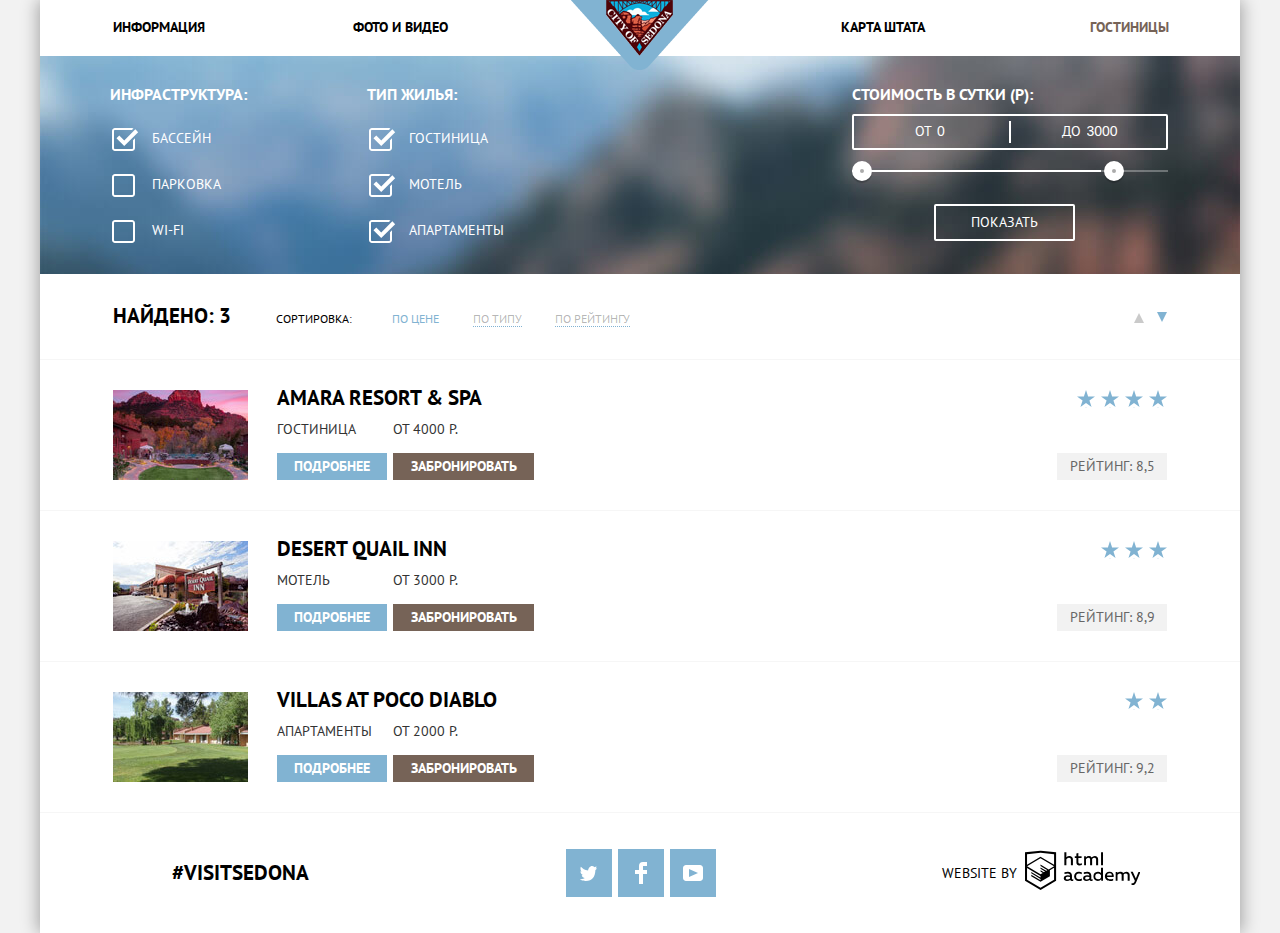
==== commit 8dac0f0e: "Pixel Perfect catalog" ====
--- a/catalog.html
+++ b/catalog.html
@@ -16,7 +16,7 @@
 						<img src="img/index-logo.png" width="138" height="70" alt="Логотип города Седона">
 					</a>
 					<ul class="site-navigation">
-						<li><a href="info.html">Информация</a></li>
+						<li><a href="index.html">Информация</a></li>
 						<li><a href="media.html">Фото и видео</a></li>
 						<li><a href="map.html">Карта штата</a></li>
 						<li><a class="site-navigation-current" href="hotels.html">Гостиницы</a></li>
@@ -154,7 +154,13 @@
 								</div>
 							</div>
 							<div class="hotels-row-right">
-								<span class="hotels-stars"></span>
+								<p class="hotels-stars">
+									<span class="four stars visually-hidden">4 звезды</span>
+									<span></span>
+									<span></span>
+									<span></span>
+									<span></span>
+								</p>
 								<span class="hotels-rating">Рейтинг: 8,5</span>
 							</div>
 						</li>
@@ -174,7 +180,12 @@
 								</div>
 							</div>
 							<div class="hotels-row-right">
-								<span class="hotels-stars stars-motel"></span>
+								<p class="hotels-stars">
+									<span class="three stars visually-hidden">3 звезды</span>
+									<span></span>
+									<span></span>
+									<span></span>
+								</p>
 								<span class="hotels-rating">Рейтинг: 8,9</span>
 							</div>
 						</li>
@@ -194,7 +205,11 @@
 								</div>
 							</div>
 							<div class="hotels-row-right">
-								<span class="hotels-stars stars-apartment"></span>
+								<p class="hotels-stars">
+									<span class="two stars visually-hidden">2 звезды</span>
+									<span></span>
+									<span></span>
+								</p>
 								<span class="hotels-rating">Рейтинг: 9,2</span>
 							</div>
 						</li>
@@ -202,7 +217,7 @@
 				</section>
 			</main>
 
-			<footer class="main-footer">
+			<footer class="main-footer inner-footer">
       		<a class="hashtag" href="#">#Visitsedona</a>
       		<ul class="social-list">
       			<li><a class="button button-blue social-button" href="#"><span class="visually-hidden">Твитер</span>
--- a/css/style.css
+++ b/css/style.css
@@ -1,7 +1,7 @@
 
 /*Общие стили*/
 body {
-	min-width: 1280px;
+	min-width: 1200px;
 	margin: 0;
 	padding: 0;
 
@@ -120,27 +120,44 @@
 
 .site-navigation {
 	display: flex;
-	margin: 0;
-	padding: 0;
+	flex-wrap: wrap;
+	margin: 0;
+	padding: 0;
+
 	list-style: none;
 }
 
 .site-navigation li {
 	width: 240px;
-
-	text-align: center;
-	vertical-align: middle;
-}
-
-.site-navigation li:nth-child(2) {
-	margin-right: 240px;
+}
+
+.site-navigation li:nth-child(4n+1),
+.site-navigation li:nth-child(4n+2) {
+  text-align: left;
+}
+
+.site-navigation li:nth-child(4n+3),
+.site-navigation li:nth-child(4n+4) {
+  text-align: right;
+}
+
+.site-navigation li:nth-child(4n+1) {
+	margin-left: 73px;
+}
+
+.site-navigation li:nth-child(4n+3) {
+	margin-left: 92px;
+}
+
+.site-navigation li:nth-child(4n+4) {
+	margin-left: 4px;
 }
 
 .site-navigation a {
 	display: block;
 	width: 100%;
-	padding-top: 16px;
-	padding-bottom: 18px;
+	padding-top: 14px;
+	padding-bottom: 16px;
 	
 	line-height: 26px;
 	text-decoration: none;
@@ -148,17 +165,19 @@
 	font-weight: 700;
 }
 
-.site-navigation a:hover,
-.site-navigation a:focus {
-	color: #81b3d2;
-}
-
-.site-navigation a:active {
-	color: rgba(0, 0, 0, 0.3);
+.site-navigation a:not(.site-navigation-current):hover,
+.site-navigation a:not(.site-navigation-current):focus {
+  color: #81b3d2;
+}
+
+.site-navigation a:not(.site-navigation-current):active {
+  color: inherit;
+  opacity: 0.3;
 }
 
 .site-navigation .site-navigation-current {
-	color: #766357;
+  color: #766357;
+  cursor: default;
 }
 
 /*Main*/
@@ -172,6 +191,7 @@
 	height: 564px;
 
 	margin-bottom: 59px;
+	background-color: #dceaf3;
 }
 
 .resons-content .main-title {
@@ -209,12 +229,17 @@
 	flex-direction: row;
 }
 
+.resons-list .reson-item-blue {
+	background-color: #81b3d2;
+}
+
 .reson-item .reson-item-info {
 	font: inherit;
 	width: 400px;
 	margin: 0;
-	padding: 0px 60px;
+	padding: 0px 45px;
 	padding-top: 47px;
+	padding-bottom: 60px;
 
 	color: #ffffff;
 
@@ -224,10 +249,12 @@
 .reson-item-info .reson-item-title {
 	margin: 0;
 	padding: 0;
-	margin-bottom: 25px;
+	margin-bottom: 19px;
+	margin-left: 79px;
+	margin-right: 80px;
 
 	font-size: 21px;
-	font-weight: 700;
+	font-weight: 600;
 }
 
 .reson-item-info .reson-item-number {
@@ -260,6 +287,11 @@
 	padding: 0;
 }
 
+.reson-item-info .item-text-short {
+	margin-left: 10px;
+	margin-right: 10px;
+}
+
 .reson-item .reson-photo {
 	width: 800px;
 	height: 256px;
@@ -279,7 +311,7 @@
 .features-list .features-item {	
 	position: relative;
 	width: 33%;
-	padding: 162px 20px 84px 20px;
+	padding: 162px 50px 84px 50px;
 
 	text-align: center;
 }
@@ -332,8 +364,10 @@
 }
 
 .reson-gray-list .reson-item-gray {
+	display: flex;
+	flex-direction: column;
 	width: 400px;
-	padding: 50px 20px;
+	padding: 46px 60px 60px;
 
 	background-color: #eeeeee;
 	box-sizing: border-box;
@@ -342,6 +376,8 @@
 .reson-item-gray .item-title-gray {
 	margin: 0;
 	padding: 0;
+	margin-left: 80px;
+	margin-right: 80px;
 	margin-bottom: 25px;
 
 	color: #000000;
@@ -421,7 +457,47 @@
 
 	z-index: 10;
 	box-sizing: border-box;
-}
+	display: none;
+}
+
+.search .search-wrapper-show {
+	display: block;
+	animation-name: bounce;
+	animation-duration: 1s;
+}
+
+@keyframes bounce {
+	0% {
+		transform: translateY(-86px);
+	}
+	70% {
+		transform: translateY(0px);
+	}
+	90% {
+		transform: translateY(-10px);
+	}
+	100% {
+		transform: translateY(0px);
+	}
+}
+
+.search .search-wrapper-error {
+	animation-name: shake;
+	animation-duration: 0.6s;
+}
+
+@keyframes shake {
+	5%, 100% {
+		opacity: 1;
+	}
+	10%, 30%, 50%, 70%, 90% {
+		opacity: 0.3;
+	}
+	20%, 40%, 60%, 80% {
+		opacity: 0.8;
+	}
+}
+
 
 .form-search {
 	display: flex;
@@ -633,8 +709,16 @@
 }
 
 .map {
-	width: 1200px;
-	height: 593px;
+  background-image: url(../img/map.jpg);
+  background-repeat: no-repeat;
+  width: 100%;
+  height: 593px;
+}
+
+.map .google-map {
+  width: 100%;
+  height: 593px;
+  border: none;
 }
 
 /*Стили внутренней страницы*/
@@ -647,7 +731,7 @@
 /*Фильтр*/
 
 .filters {
-	padding: 30px 73px;
+	padding: 28px 68px;
 
 	background-color: #5f8ab3;
 	background-image: url("../img/filter-background.jpg");
@@ -658,7 +742,7 @@
 
 .filter {
 	display: flex;
-	align-items: flex-start;
+	justify-content: space-between;
 	padding: 0;
 	margin: 0;
 
@@ -669,12 +753,14 @@
 .filter fieldset {
 	margin: 0;
 	padding: 0;
+	margin-bottom: 5px;
+
 	border: none;
 }
 
 .filter fieldset:first-child {
 	width: 140px;
-	margin-right: 100px;
+	margin-right: 116px;
 }
 
 .filter fieldset:nth-child(2) {
@@ -682,7 +768,7 @@
 }
 
 .filter fieldset:last-child {
-	width: 320px;
+	width: 325px;
 	margin-left: auto;
 }
 
@@ -694,7 +780,7 @@
 }
 
 .filter legend {
-	margin-bottom: 27px;
+	margin-bottom: 23px;
 
 	text-align: left;
 }
@@ -707,8 +793,12 @@
 }
 
 .filter-option {
-	margin-bottom: 23px;
-	padding-left: 40px;
+	margin-bottom: 25px;
+	padding-left: 44px;
+}
+
+.filter-option:last-child {
+	margin-bottom: 0;
 }
 
 .filter-option .checkbox-label {
@@ -727,7 +817,7 @@
 .checkbox-label input[type="checkbox"] + .checkbox-indicator {
     position: absolute;
     top: 0px;
-    left: -39px;
+    left: -40px;
     width: 27px;
     height: 27px;
 
@@ -738,7 +828,7 @@
 .checkbox-label input[type="checkbox"]:checked + .checkbox-indicator {
     position: absolute;
     top: 0px;
-    left: -39px;
+    left: -40px;
     width: 27px;
     height: 27px;
 
@@ -749,7 +839,7 @@
 .checkbox-label input[type="checkbox"]:disabled:checked + .checkbox-indicator {
     position: absolute;
     top: 0px;
-    left: -39px;
+    left: -40px;
     width: 27px;
     height: 27px;
 
@@ -760,7 +850,7 @@
 .checkbox-label input[type="checkbox"]:disabled + .checkbox-indicator {
     position: absolute;
     top: 0px;
-    left: -39px;
+    left: -40px;
     width: 27px;
     height: 27px;
 
@@ -769,19 +859,19 @@
 }
 
 .filter-range {
-	width: 330px;
+	width: 316px;
 	margin: 0px auto;
 }
 
 .filter-range-title {
-	margin-bottom: 11px;
+	margin-bottom: 9px;
 
 	text-align: left;
 }
 
 .price-controls {
 	position: relative;
-	height: 36px;
+	height: 32px;
 	margin-bottom: 20px;
 
 	font-size: 0;
@@ -804,11 +894,11 @@
 
 .price-controls label {
 	display: inline-block;
-	width: 90px;
-	padding-left: 65px;
+	width: 115px;
+	padding-left: 33px;
 
 	font-size: 14px;
-	line-height: 38px;
+	line-height: 31px;
 	vertical-align: top;
 
 	cursor: pointer;
@@ -847,7 +937,7 @@
 
 .range-controls .bar {
 	height: 2px;
-	width: 80%;
+	width: 79%;
 
 	background-color: #ffffff;
 }
@@ -880,6 +970,7 @@
 
 .filter-button {
 	margin: 0 auto;
+	margin-right: 11px;
 	padding: 6px 35px;
 	font-size: 14px;
 	font-weight: 400;
@@ -903,7 +994,7 @@
 	display: flex;
 	justify-content: space-between;
 	padding-top: 29px;
-	padding-bottom: 32px;
+	padding-bottom: 30px;
 	padding-left: 73px;
 	padding-right: 73px;
 
@@ -928,7 +1019,7 @@
 	display: flex;
 	justify-content: space-between;
 	align-items: baseline;
-	width: 363px;
+	width: 354px;
 }
 
 .sort .sort-title {
@@ -1001,7 +1092,7 @@
 .sort-arrow-up::before {
 	content: "";
 	position: absolute;
-	bottom: 0;
+	bottom: 6px;
 	right: 6px;
 	width: 0;
 	height: 0;
@@ -1020,8 +1111,8 @@
 .sort-arrow-down::before {
 	content: "";
 	position: absolute;
-	bottom: 0;
-	right: 7px;
+	bottom: 7px;
+	right: 0;
 	width: 0;
 	height: 0;
 
@@ -1081,7 +1172,7 @@
 .hotels-row-left {
 	display: flex;
 	justify-content: space-between;
-	width: 423px;
+	width: 422px;
 }
 
 .hotels-row-left img {
@@ -1100,6 +1191,8 @@
 .item-info .hotels-title {
 	margin: 0;
 	padding: 0;
+	margin-top: -5px;
+	margin-bottom: -6px;
 
 	font-size: 21px;
 	font-weight: 700;
@@ -1193,19 +1286,20 @@
 }
 
 .hotels-stars {
-	width: 70px;
-	height: 17px;
+	display: flex;
+	flex-direction: row-reverse;
+	margin: 0;
+	padding: 0;
+}
+
+.hotels-stars span {
+	display: block;
+	margin: 0;
+	margin-left: 6px;
+	width: 18px;
+	height: 18px;
 
 	background-image: url("../img/star.svg");
-	background-repeat: repeat-x;
-}
-
-.stars-motel {
-	width: 52px;
-}
-
-.stars-apartment {
-	width: 35px;
 }
 
 .hotels-rating {
@@ -1222,18 +1316,30 @@
 /*Подвал*/
 
 .main-footer {
+	position: relative;
 	display: flex;
 	justify-content: space-between;
 	align-items: center;
-	bottom: 0;
 	padding: 36px 73px;
+	margin-top: -120px;
 
 	text-align: center;
 	background-color: rgba(255, 255, 255, 0.9);
+	z-index: 2;
+}
+
+.inner-footer {
+	position: static;
+	margin-top: auto;
+
+	background-color: rgba(255, 255, 255, 1);
+	z-index: 1;
 }
 
 .main-footer .hashtag {
 	width: 240px;
+	margin-left: 7px;
+
 	font-size: 21px;
 	font-weight: 700;
 	line-height: 26px;
@@ -1243,6 +1349,7 @@
 
 .main-footer .social-list {
 	display: flex;
+	flex-wrap: wrap;
 	justify-content: center;
 	width: 400px;
 	margin: 0;
